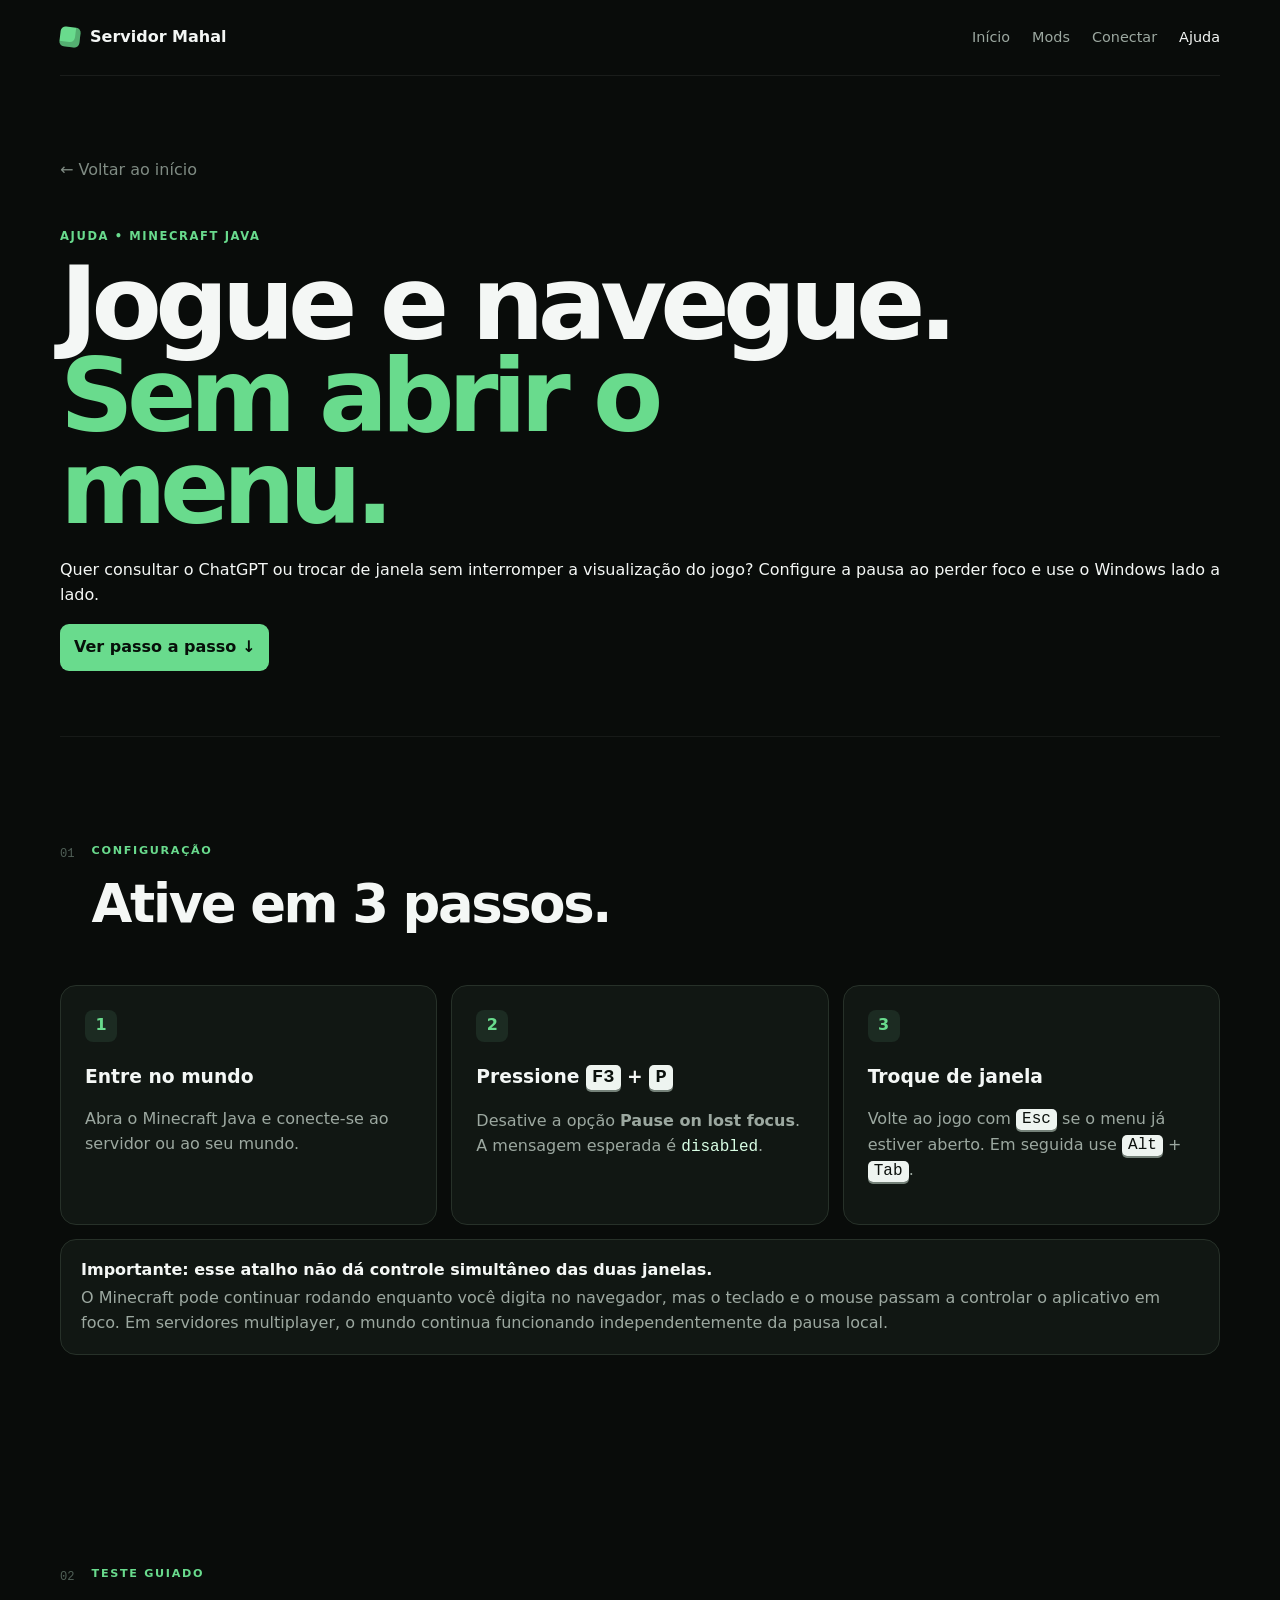
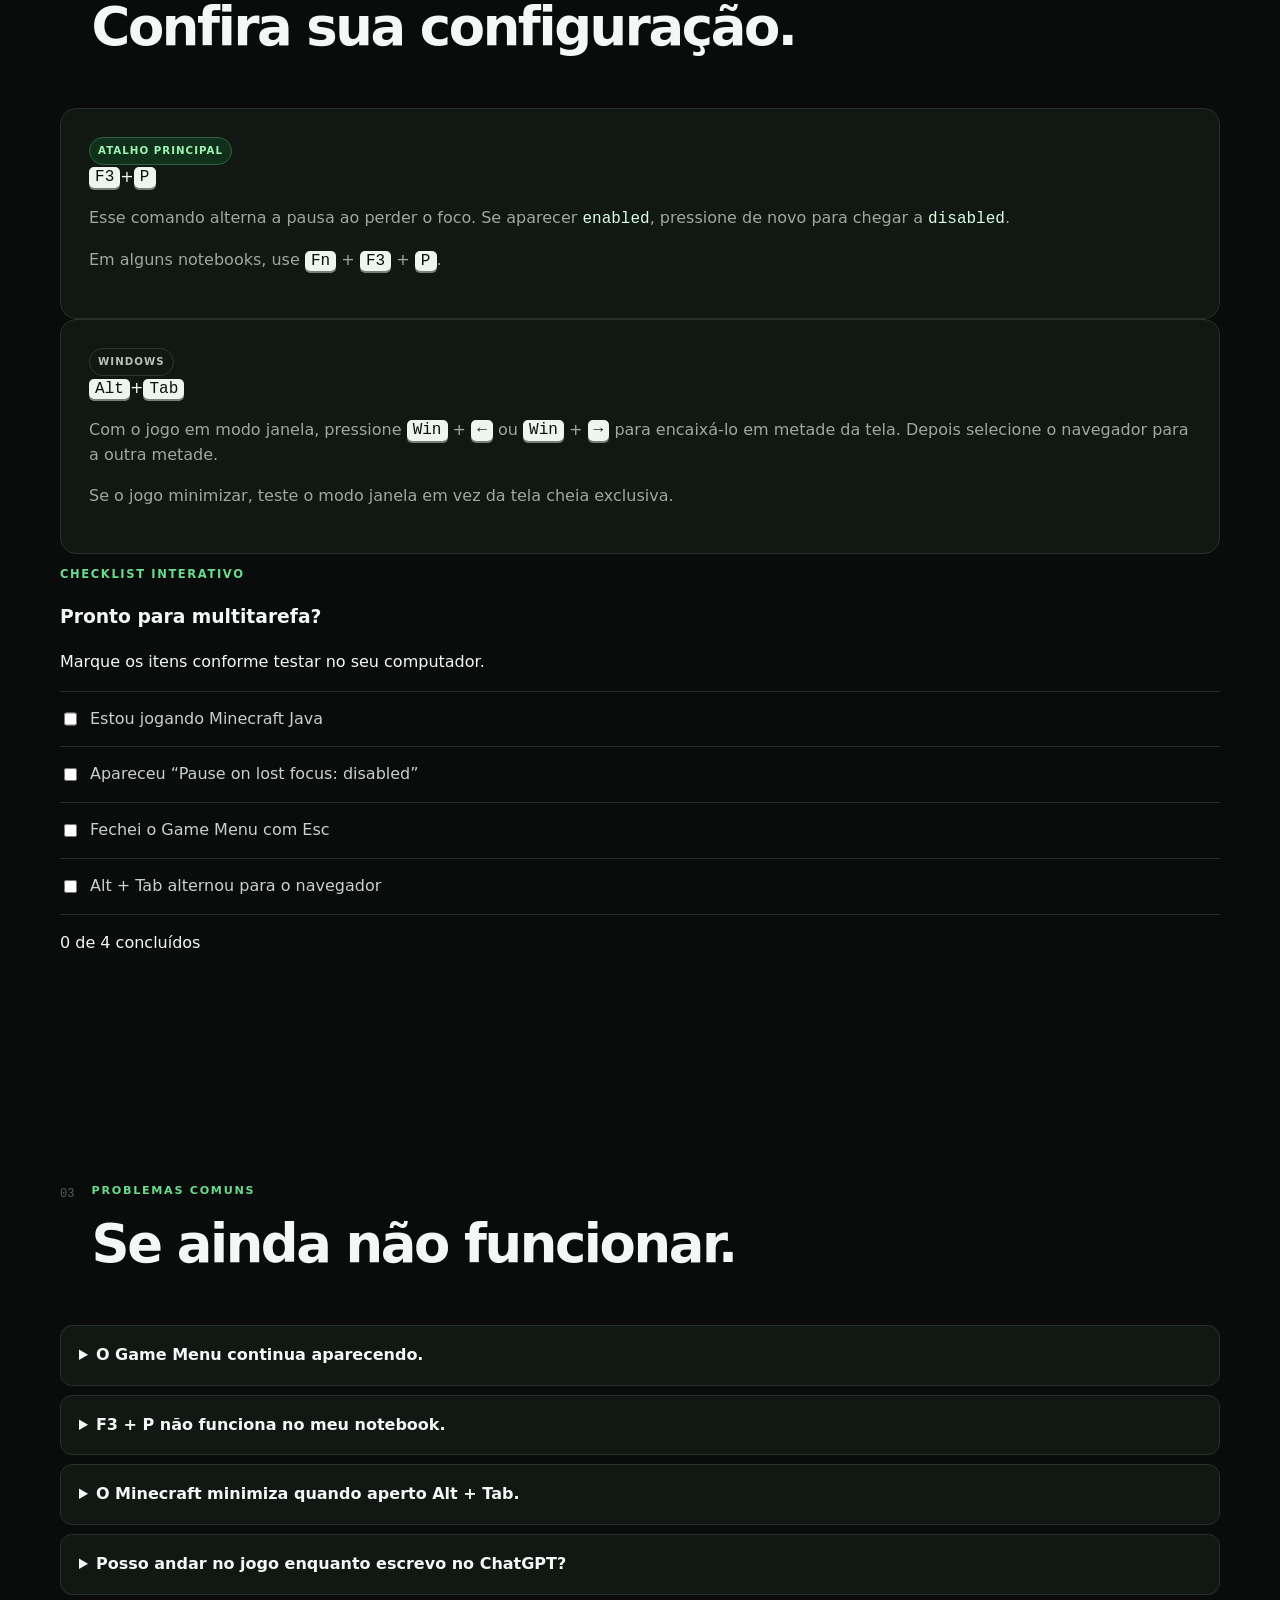
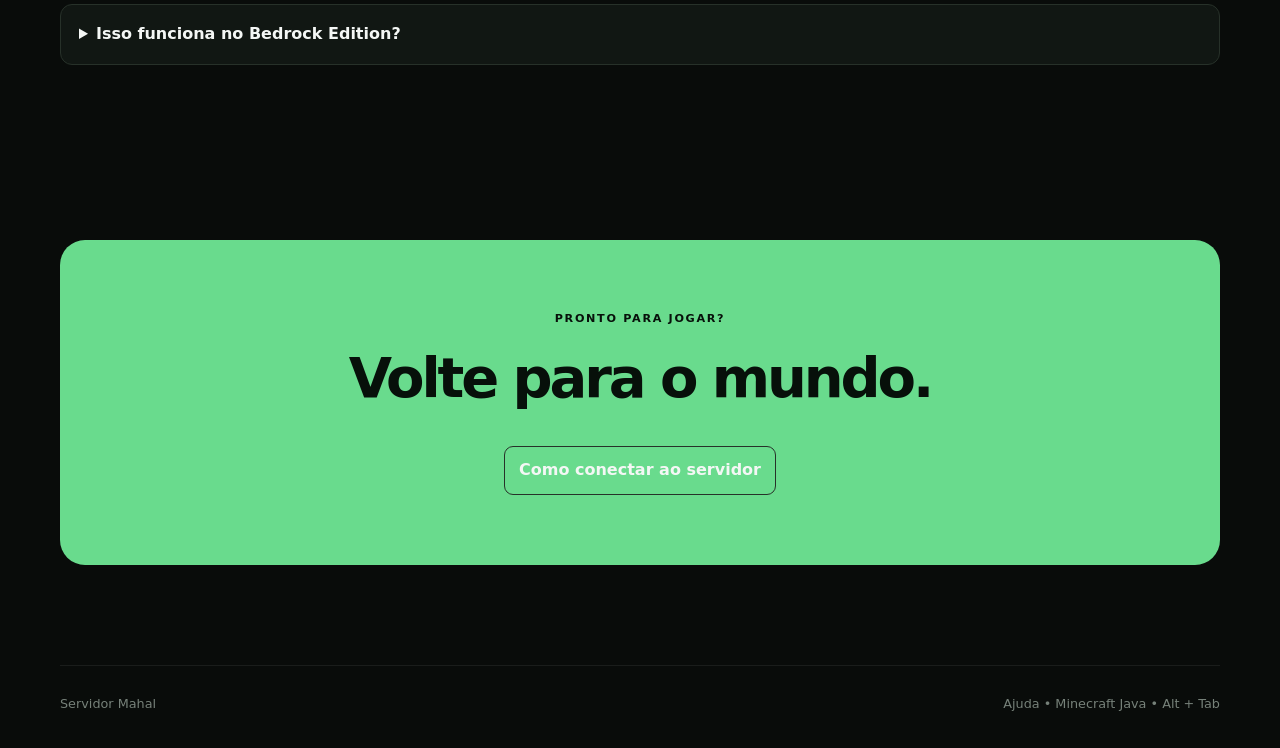
==== public/pages/ajuda/index.html @ 91ff6f66 "feat: adicionar guia de multitarefa Minecraft Alt+Tab" ====
<!doctype html>
<html lang="pt-BR">
<head>
  <meta charset="utf-8">
  <meta name="viewport" content="width=device-width,initial-scale=1">
  <meta name="theme-color" content="#0a0d0b">
  <meta name="description" content="Aprenda a usar Alt + Tab no Minecraft Java sem abrir o menu de pausa. Guia de multitarefa Studio Minecraft.">
  <title>Alt + Tab no Minecraft — Ajuda | Servidor Mahal</title>
  <link rel="stylesheet" href="../../assets/css/styles.css">
</head>
<body>
  <header class="site-header">
    <a class="brand" href="../../"><span class="brand-mark"></span><span>Servidor Mahal</span></a>
    <nav class="nav" aria-label="Navegação principal">
      <a href="../../">Início</a>
      <a href="../mods/">Mods</a>
      <a href="../../#conectar">Conectar</a>
      <a class="active" href="./" aria-current="page">Ajuda</a>
    </nav>
  </header>
  <main>
    <section class="subhero">
      <a class="back" href="../../">← Voltar ao início</a>
      <p class="eyebrow">AJUDA • MINECRAFT JAVA</p>
      <h1>Jogue e navegue.<br><span>Sem abrir o menu.</span></h1>
      <p>Quer consultar o ChatGPT ou trocar de janela sem interromper a visualização do jogo? Configure a pausa ao perder foco e use o Windows lado a lado.</p>
      <a class="btn primary" href="#passos">Ver passo a passo ↓</a>
    </section>

    <section class="section" id="passos">
      <div class="section-title"><span>01</span><div><p>CONFIGURAÇÃO</p><h2>Ative em 3 passos.</h2></div></div>
      <div class="steps">
        <article><span>1</span><h3>Entre no mundo</h3><p>Abra o Minecraft Java e conecte-se ao servidor ou ao seu mundo.</p></article>
        <article><span>2</span><h3>Pressione <kbd>F3</kbd> + <kbd>P</kbd></h3><p>Desative a opção <strong>Pause on lost focus</strong>. A mensagem esperada é <code>disabled</code>.</p></article>
        <article><span>3</span><h3>Troque de janela</h3><p>Volte ao jogo com <kbd>Esc</kbd> se o menu já estiver aberto. Em seguida use <kbd>Alt</kbd> + <kbd>Tab</kbd>.</p></article>
      </div>
      <div class="notice"><strong>Importante: esse atalho não dá controle simultâneo das duas janelas.</strong><p>O Minecraft pode continuar rodando enquanto você digita no navegador, mas o teclado e o mouse passam a controlar o aplicativo em foco. Em servidores multiplayer, o mundo continua funcionando independentemente da pausa local.</p></div>
    </section>

    <section class="section">
      <div class="section-title"><span>02</span><div><p>TESTE GUIADO</p><h2>Confira sua configuração.</h2></div></div>
      <div class="helper-layout">
        <div class="mini-card">
          <span class="label required">ATALHO PRINCIPAL</span>
          <div class="key-demo"><kbd>F3</kbd><span>+</span><kbd>P</kbd></div>
          <p>Esse comando alterna a pausa ao perder o foco. Se aparecer <code>enabled</code>, pressione de novo para chegar a <code>disabled</code>.</p>
          <p>Em alguns notebooks, use <kbd>Fn</kbd> + <kbd>F3</kbd> + <kbd>P</kbd>.</p>
        </div>
        <div class="mini-card">
          <span class="label">WINDOWS</span>
          <div class="key-demo"><kbd>Alt</kbd><span>+</span><kbd>Tab</kbd></div>
          <p>Com o jogo em modo janela, pressione <kbd>Win</kbd> + <kbd>←</kbd> ou <kbd>Win</kbd> + <kbd>→</kbd> para encaixá-lo em metade da tela. Depois selecione o navegador para a outra metade.</p>
          <p>Se o jogo minimizar, teste o modo janela em vez da tela cheia exclusiva.</p>
        </div>
      </div>
      <div class="check-panel" id="checklist">
        <div><p class="eyebrow">CHECKLIST INTERATIVO</p><h3>Pronto para multitarefa?</h3><p>Marque os itens conforme testar no seu computador.</p></div>
        <div class="checklist">
          <label><input type="checkbox" data-help-check> Estou jogando Minecraft Java</label>
          <label><input type="checkbox" data-help-check> Apareceu “Pause on lost focus: disabled”</label>
          <label><input type="checkbox" data-help-check> Fechei o Game Menu com Esc</label>
          <label><input type="checkbox" data-help-check> Alt + Tab alternou para o navegador</label>
          <p id="help-progress" class="help-progress" role="status" aria-live="polite">0 de 4 concluídos</p>
        </div>
      </div>
    </section>

    <section class="section">
      <div class="section-title"><span>03</span><div><p>PROBLEMAS COMUNS</p><h2>Se ainda não funcionar.</h2></div></div>
      <div class="faq">
        <details><summary>O Game Menu continua aparecendo.</summary><p>Confira se a mensagem após <kbd>F3</kbd> + <kbd>P</kbd> mostra <code>disabled</code>. Se o menu já estava aberto, feche com <kbd>Esc</kbd> antes de mudar de janela.</p></details>
        <details><summary>F3 + P não funciona no meu notebook.</summary><p>Tente <kbd>Fn</kbd> + <kbd>F3</kbd> + <kbd>P</kbd>. Algumas teclas de função controlam brilho e volume por padrão.</p></details>
        <details><summary>O Minecraft minimiza quando aperto Alt + Tab.</summary><p>Saia da tela cheia exclusiva e use o modo janela. A alteração de pausa não impede, por si só, que o Windows minimize um aplicativo em tela cheia.</p></details>
        <details><summary>Posso andar no jogo enquanto escrevo no ChatGPT?</summary><p>Não com esse atalho. O teclado controla a janela em foco; movimentação sem foco exigiria soluções externas específicas e cuidados com as regras do servidor.</p></details>
        <details><summary>Isso funciona no Bedrock Edition?</summary><p>Este tutorial é voltado ao Minecraft Java Edition. Atalhos e configurações do Bedrock podem ser diferentes.</p></details>
      </div>
    </section>
    <section class="cta small"><p>PRONTO PARA JOGAR?</p><h2>Volte para o mundo.</h2><a class="btn ghost help-cta" href="../../#conectar">Como conectar ao servidor</a></section>
  </main>
  <footer><span>Servidor Mahal</span><span>Ajuda • Minecraft Java • Alt + Tab</span></footer>
  <script>
    (() => {
      const items = document.querySelectorAll('[data-help-check]');
      const progress = document.getElementById('help-progress');
      const update = () => {
        const total = [...items].filter(item => item.checked).length;
        progress.textContent = total === items.length ? 'Tudo pronto! Pode alternar as janelas.' : total + ' de ' + items.length + ' concluídos';
      };
      items.forEach(item => item.addEventListener('change', update));
      update();
    })();
  </script>
</body>
</html>
---- public/assets/css/styles.css ----
:root{--bg:#090c0a;--panel:#111713;--line:#273129;--text:#f4f7f5;--muted:#9ca8a0;--green:#69db8d;--max:1160px}*{box-sizing:border-box}html{scroll-behavior:smooth}body{margin:0;background:var(--bg);color:var(--text);font-family:Inter,ui-sans-serif,system-ui,-apple-system,BlinkMacSystemFont,"Segoe UI",sans-serif;line-height:1.55}a{color:inherit;text-decoration:none}button,input{font:inherit}button{cursor:pointer}code,kbd{font-family:"SFMono-Regular",Consolas,monospace}code{color:#d9ffe5}kbd{background:#eef4f0;color:#0b100c;padding:.08rem .38rem;border-radius:5px;box-shadow:0 2px 0 #748178}.site-header{width:min(calc(100% - 40px),var(--max));margin:auto;height:76px;display:flex;align-items:center;justify-content:space-between;border-bottom:1px solid rgba(255,255,255,.07)}.brand{display:flex;align-items:center;gap:10px;font-weight:800}.brand-mark{width:20px;height:20px;border-radius:5px;background:var(--green);box-shadow:inset -5px -5px 0 rgba(0,0,0,.2);transform:rotate(7deg)}.nav{display:flex;gap:22px;color:var(--muted);font-size:.9rem}.nav a:hover,.nav a.active{color:var(--text)}.hero{width:min(calc(100% - 40px),var(--max));margin:auto;min-height:680px;display:grid;grid-template-columns:1.1fr .9fr;gap:74px;align-items:center;padding:70px 0 90px}.status,.eyebrow{font-size:.72rem;font-weight:850;letter-spacing:.14em;color:var(--green)}.status{display:inline-flex;align-items:center;gap:8px;border:1px solid rgba(105,219,141,.25);background:rgba(105,219,141,.06);border-radius:999px;padding:7px 11px}.status i{width:7px;height:7px;background:var(--green);border-radius:50%;box-shadow:0 0 12px var(--green)}h1{font-size:clamp(4rem,8vw,7rem);line-height:.9;letter-spacing:-.065em;margin:25px 0}h1 span,.subhero h1 span{color:var(--green)}.hero-copy>p{font-size:1.12rem;color:var(--muted);max-width:580px}.server-box{display:flex;align-items:center;justify-content:space-between;gap:16px;border:1px solid var(--line);background:var(--panel);padding:15px 15px 15px 18px;border-radius:15px;max-width:650px;margin-top:28px}.server-box small,.mod-file small{display:block;color:#738078;font-size:.64rem;letter-spacing:.12em;margin-bottom:4px}.server-box strong{word-break:break-all}button,.btn{border:0;border-radius:9px;font-weight:800;padding:11px 14px}.server-box button,.cta button,.inline-address button{background:var(--green);color:#061009}.hero-actions{display:flex;gap:10px;margin-top:16px;flex-wrap:wrap}.btn{display:inline-flex;align-items:center;justify-content:center}.btn.primary{background:var(--green);color:#07100a}.btn.ghost{border:1px solid var(--line);background:transparent;color:var(--text)}.btn:hover,button:hover{filter:brightness(1.08);transform:translateY(-1px)}.chips{display:flex;flex-wrap:wrap;gap:8px;margin-top:24px}.chips span{font-size:.78rem;color:#abb5ae;border:1px solid rgba(255,255,255,.07);border-radius:999px;padding:6px 9px;background:rgba(255,255,255,.02)}.server-card{border:1px solid var(--line);background:linear-gradient(#111813,#0d120f);border-radius:22px;padding:17px;box-shadow:0 28px 80px rgba(0,0,0,.25)}.server-card-top{display:flex;justify-content:space-between;color:#9eaaa2;padding:4px 3px 15px}.server-card-top b{font-size:.74rem;color:#9ff5b8;background:#12331c;border:1px solid #28563a;padding:4px 8px;border-radius:999px}.scene{height:325px;border-radius:15px;overflow:hidden;position:relative;background:linear-gradient(#254439 0 50%,#142017 50%)}.sun{position:absolute;width:78px;height:78px;border-radius:50%;background:#dfffb7;right:35px;top:34px;box-shadow:0 0 50px rgba(223,255,183,.18)}.mountain{position:absolute;bottom:72px;width:220px;height:220px;background:#213027;transform:rotate(45deg)}.mountain.a{left:-55px}.mountain.b{right:-70px;background:#2b3f30}.grass{position:absolute;bottom:0;left:0;right:0;height:84px;background:#2f4829;border-top:14px solid #4f7343}.player{position:absolute;left:50%;bottom:68px;width:76px;height:150px;transform:translateX(-50%)}.player span{position:absolute;display:block}.player .head{width:58px;height:58px;left:9px;background:#67402a;border:8px solid #332018}.player .body{width:62px;height:63px;left:7px;top:57px;background:#232b26;border-left:11px solid #c5332b;border-right:11px solid #e1a134}.player .leg{bottom:0;width:25px;height:34px;background:#c8332b;border-bottom:8px solid #dda332}.player .leg.l{left:12px}.player .leg.r{right:12px}.server-card dl{display:grid;grid-template-columns:repeat(3,1fr);gap:8px;margin:14px 0 0}.server-card dl div{border:1px solid #202b23;background:#0a100c;border-radius:10px;padding:11px}.server-card dt{font-size:.66rem;color:#6f7e73;text-transform:uppercase;letter-spacing:.08em}.server-card dd{margin:2px 0 0;font-size:.82rem;font-weight:750}.section{width:min(calc(100% - 40px),var(--max));margin:auto;padding:105px 0}.section-title{display:flex;gap:17px;margin-bottom:40px}.section-title>span{font-family:ui-monospace,monospace;color:#506057;font-size:.76rem;padding-top:3px}.section-title p{font-size:.7rem;font-weight:850;letter-spacing:.15em;color:var(--green);margin:0}.section-title h2{font-size:clamp(2rem,4.5vw,3.3rem);letter-spacing:-.045em;margin:4px 0 0}.section-title.compact{margin-bottom:24px}.steps,.install-grid{display:grid;grid-template-columns:repeat(3,1fr);gap:14px}.steps article,.install-grid article,.mini-card,.mod-card,.notice,.local-note{border:1px solid var(--line);background:var(--panel);border-radius:16px}.steps article,.install-grid article{padding:24px}.steps article>span,.install-grid article>span{display:inline-flex;width:32px;height:32px;border-radius:8px;align-items:center;justify-content:center;background:#1c2b22;color:var(--green);font-weight:850}.steps h3,.install-grid h3{margin:20px 0 8px}.steps p,.install-grid p,.lead,.mini-card p,.mod-card p,.notice p{color:var(--muted)}.local-note{margin-top:14px;padding:19px 20px;display:flex;align-items:center;justify-content:space-between;gap:20px}.local-note p{margin:2px 0 0;color:var(--muted)}.inline-address{display:flex;align-items:center;gap:8px;background:#090f0b;border:1px solid #263029;border-radius:10px;padding:8px 8px 8px 11px}.inline-address button{padding:8px 10px}.split-section{display:grid;grid-template-columns:1.1fr .9fr;gap:40px;align-items:center}.lead{max-width:620px;font-size:1.05rem;margin-bottom:22px}.mini-card{padding:28px}.label{display:inline-flex;font-size:.64rem;letter-spacing:.1em;font-weight:850;color:#b7c0ba;border:1px solid #2b382f;border-radius:999px;padding:5px 8px}.label.required{color:#9cf3b5;border-color:#2e6240;background:#10301a}.label.server{color:#ffde8c;border-color:#594b2f;background:#241f13}.mini-card h3{font-size:1.7rem;margin:18px 0 3px}.mini-card a{display:inline-block;margin-top:14px;color:var(--green);font-weight:800}.faq{display:grid;gap:9px}details{border:1px solid var(--line);background:var(--panel);border-radius:12px;padding:0 18px}summary{padding:17px 0;cursor:pointer;font-weight:800}details p{margin:0;padding:0 0 17px;color:var(--muted)}.cta{width:min(calc(100% - 40px),var(--max));margin:70px auto 100px;padding:70px 28px;text-align:center;background:var(--green);color:#07100a;border-radius:25px}.cta>p{font-size:.7rem;font-weight:900;letter-spacing:.15em;margin:0}.cta h2{font-size:clamp(2.5rem,6vw,4.8rem);letter-spacing:-.055em;margin:8px 0 24px}.cta.small h2{font-size:clamp(1.8rem,5vw,3.5rem);word-break:break-all}.cta-address{display:flex;align-items:center;justify-content:center;gap:12px;flex-wrap:wrap}.cta-address strong{font-family:ui-monospace,monospace}.cta button{background:#07100a;color:#effbf2}footer{width:min(calc(100% - 40px),var(--max));margin:auto;padding:28px 0 42px;border-top:1px solid rgba(255,255,255,.07);color:#768179;font-size:.8rem;display:flex;justify-content:space-between;gap:18px}.subhero{width:min(calc(100% - 40px),var(--max));margin:auto;padding:82px 0 65px;border-bottom:1px solid rgba(255,255,255,.06)}.back{display:inline-block;color:#7f8b83;margin-bottom:34px}.subhero h1{max-width:900px;margin:10px 0 24px}.subhero>p:last-child{max-width:650px;color:var(--muted);font-size:1.08rem}.mods-page{padding-top:80px}.mod-card{padding:28px;display:flex;gap:22px;align-items:flex-start}.mod-card.featured{background:linear-gradient(135deg,#111a14,#0e1410);border-color:#31533c}.mod-icon{font-size:2.1rem}.mod-main{flex:1}.mod-meta{display:flex;gap:6px;flex-wrap:wrap}.mod-card h3{font-size:2rem;letter-spacing:-.035em;margin:14px 0 7px}.mod-file{margin:20px 0;border:1px solid #27352c;background:#090f0b;border-radius:10px;padding:12px 14px;max-width:560px}.mod-actions{display:flex;gap:10px;flex-wrap:wrap}.notice{padding:18px 20px;margin-top:14px}.notice p{margin:3px 0 0}.install-grid{grid-template-columns:repeat(2,1fr)}.checklist-section{display:grid;grid-template-columns:.8fr 1.2fr;gap:55px;align-items:start}.checklist{border-top:1px solid var(--line)}.checklist label{display:flex;gap:10px;padding:15px 0;border-bottom:1px solid var(--line);color:#c8d1cb}.checklist input{accent-color:var(--green)}.toast{position:fixed;left:50%;bottom:26px;transform:translate(-50%,15px);opacity:0;background:#effcf3;color:#07100a;padding:10px 14px;border-radius:999px;font-weight:800;transition:.18s;z-index:30}.toast.show{opacity:1;transform:translate(-50%,0)}@media(max-width:860px){.nav{display:none}.hero{grid-template-columns:1fr;gap:38px}.server-card{max-width:560px}.steps,.install-grid{grid-template-columns:1fr}.split-section,.checklist-section{grid-template-columns:1fr}.local-note{align-items:flex-start;flex-direction:column}}@media(max-width:560px){.site-header,.hero,.section,.subhero,.cta,footer{width:min(calc(100% - 26px),var(--max))}.hero{min-height:auto;padding-top:48px}h1{font-size:3.7rem}.server-box{align-items:flex-start;flex-direction:column}.server-box button{width:100%}.server-card dl{grid-template-columns:1fr}.mod-card{flex-direction:column}.inline-address{max-width:100%;overflow:auto}footer{flex-direction:column}}
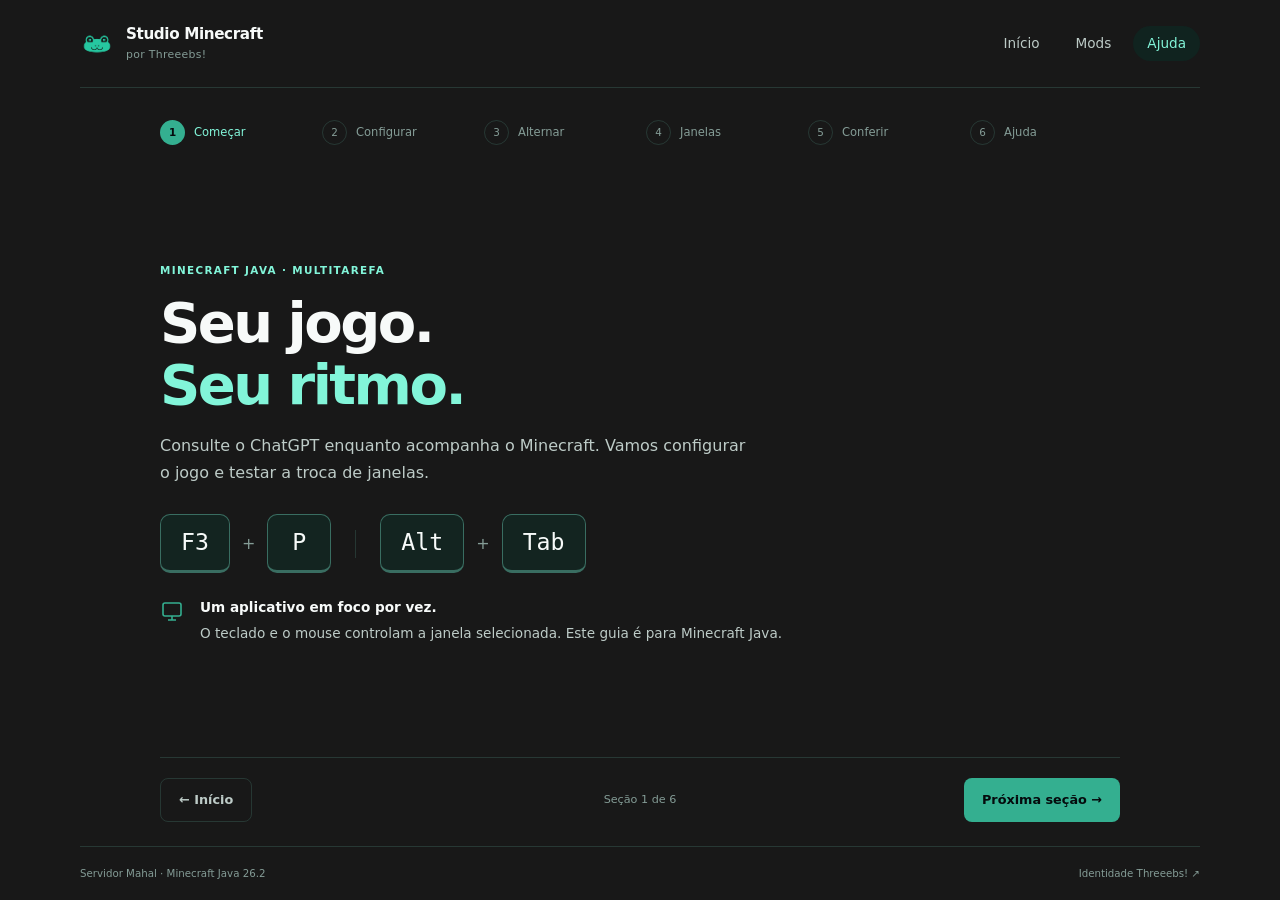
==== commit ec5f806b: "feat: identidade Threeebs e navegação minimalista por seções" ====
--- a/public/pages/ajuda/index.html
+++ b/public/pages/ajuda/index.html
@@ -3,92 +3,49 @@
 <head>
   <meta charset="utf-8">
   <meta name="viewport" content="width=device-width,initial-scale=1">
-  <meta name="theme-color" content="#0a0d0b">
-  <meta name="description" content="Aprenda a usar Alt + Tab no Minecraft Java sem abrir o menu de pausa. Guia de multitarefa Studio Minecraft.">
-  <title>Alt + Tab no Minecraft — Ajuda | Servidor Mahal</title>
-  <link rel="stylesheet" href="../../assets/css/styles.css">
+  <meta name="theme-color" content="#181818">
+  <meta name="description" content="Configure F3 + P no Minecraft Java e use jogo e ChatGPT lado a lado. Tutorial por etapas.">
+  <title>Alt + Tab sem Game Menu | Studio Minecraft</title>
+  <link rel="icon" href="../../assets/img/threeebs-symbol.png" type="image/png">
+  <link rel="stylesheet" href="../../assets/css/threeebs-tokens.css?v=2">
+  <link rel="stylesheet" href="../../assets/css/styles.css?v=2">
+  <script src="../../assets/js/app.js?v=2" defer></script>
 </head>
 <body>
+  <a class="skip-link" href="#conteudo">Ir para o conteúdo</a>
   <header class="site-header">
-    <a class="brand" href="../../"><span class="brand-mark"></span><span>Servidor Mahal</span></a>
+    <a class="brand" href="../../"><img src="../../assets/img/threeebs-symbol.png" alt="" width="32" height="32"><span>Studio Minecraft<small>por Threeebs!</small></span></a>
     <nav class="nav" aria-label="Navegação principal">
       <a href="../../">Início</a>
-      <a href="../mods/">Mods</a>
-      <a href="../../#conectar">Conectar</a>
-      <a class="active" href="./" aria-current="page">Ajuda</a>
+      <a href="../../pages/mods/">Mods</a>
+      <a href="../../pages/ajuda/" aria-current="page">Ajuda</a>
     </nav>
   </header>
-  <main>
-    <section class="subhero">
-      <a class="back" href="../../">← Voltar ao início</a>
-      <p class="eyebrow">AJUDA • MINECRAFT JAVA</p>
-      <h1>Jogue e navegue.<br><span>Sem abrir o menu.</span></h1>
-      <p>Quer consultar o ChatGPT ou trocar de janela sem interromper a visualização do jogo? Configure a pausa ao perder foco e use o Windows lado a lado.</p>
-      <a class="btn primary" href="#passos">Ver passo a passo ↓</a>
-    </section>
-
-    <section class="section" id="passos">
-      <div class="section-title"><span>01</span><div><p>CONFIGURAÇÃO</p><h2>Ative em 3 passos.</h2></div></div>
-      <div class="steps">
-        <article><span>1</span><h3>Entre no mundo</h3><p>Abra o Minecraft Java e conecte-se ao servidor ou ao seu mundo.</p></article>
-        <article><span>2</span><h3>Pressione <kbd>F3</kbd> + <kbd>P</kbd></h3><p>Desative a opção <strong>Pause on lost focus</strong>. A mensagem esperada é <code>disabled</code>.</p></article>
-        <article><span>3</span><h3>Troque de janela</h3><p>Volte ao jogo com <kbd>Esc</kbd> se o menu já estiver aberto. Em seguida use <kbd>Alt</kbd> + <kbd>Tab</kbd>.</p></article>
-      </div>
-      <div class="notice"><strong>Importante: esse atalho não dá controle simultâneo das duas janelas.</strong><p>O Minecraft pode continuar rodando enquanto você digita no navegador, mas o teclado e o mouse passam a controlar o aplicativo em foco. Em servidores multiplayer, o mundo continua funcionando independentemente da pausa local.</p></div>
-    </section>
-
-    <section class="section">
-      <div class="section-title"><span>02</span><div><p>TESTE GUIADO</p><h2>Confira sua configuração.</h2></div></div>
-      <div class="helper-layout">
-        <div class="mini-card">
-          <span class="label required">ATALHO PRINCIPAL</span>
-          <div class="key-demo"><kbd>F3</kbd><span>+</span><kbd>P</kbd></div>
-          <p>Esse comando alterna a pausa ao perder o foco. Se aparecer <code>enabled</code>, pressione de novo para chegar a <code>disabled</code>.</p>
-          <p>Em alguns notebooks, use <kbd>Fn</kbd> + <kbd>F3</kbd> + <kbd>P</kbd>.</p>
-        </div>
-        <div class="mini-card">
-          <span class="label">WINDOWS</span>
-          <div class="key-demo"><kbd>Alt</kbd><span>+</span><kbd>Tab</kbd></div>
-          <p>Com o jogo em modo janela, pressione <kbd>Win</kbd> + <kbd>←</kbd> ou <kbd>Win</kbd> + <kbd>→</kbd> para encaixá-lo em metade da tela. Depois selecione o navegador para a outra metade.</p>
-          <p>Se o jogo minimizar, teste o modo janela em vez da tela cheia exclusiva.</p>
-        </div>
-      </div>
-      <div class="check-panel" id="checklist">
-        <div><p class="eyebrow">CHECKLIST INTERATIVO</p><h3>Pronto para multitarefa?</h3><p>Marque os itens conforme testar no seu computador.</p></div>
-        <div class="checklist">
-          <label><input type="checkbox" data-help-check> Estou jogando Minecraft Java</label>
-          <label><input type="checkbox" data-help-check> Apareceu “Pause on lost focus: disabled”</label>
-          <label><input type="checkbox" data-help-check> Fechei o Game Menu com Esc</label>
-          <label><input type="checkbox" data-help-check> Alt + Tab alternou para o navegador</label>
-          <p id="help-progress" class="help-progress" role="status" aria-live="polite">0 de 4 concluídos</p>
-        </div>
-      </div>
-    </section>
-
-    <section class="section">
-      <div class="section-title"><span>03</span><div><p>PROBLEMAS COMUNS</p><h2>Se ainda não funcionar.</h2></div></div>
-      <div class="faq">
-        <details><summary>O Game Menu continua aparecendo.</summary><p>Confira se a mensagem após <kbd>F3</kbd> + <kbd>P</kbd> mostra <code>disabled</code>. Se o menu já estava aberto, feche com <kbd>Esc</kbd> antes de mudar de janela.</p></details>
-        <details><summary>F3 + P não funciona no meu notebook.</summary><p>Tente <kbd>Fn</kbd> + <kbd>F3</kbd> + <kbd>P</kbd>. Algumas teclas de função controlam brilho e volume por padrão.</p></details>
-        <details><summary>O Minecraft minimiza quando aperto Alt + Tab.</summary><p>Saia da tela cheia exclusiva e use o modo janela. A alteração de pausa não impede, por si só, que o Windows minimize um aplicativo em tela cheia.</p></details>
-        <details><summary>Posso andar no jogo enquanto escrevo no ChatGPT?</summary><p>Não com esse atalho. O teclado controla a janela em foco; movimentação sem foco exigiria soluções externas específicas e cuidados com as regras do servidor.</p></details>
-        <details><summary>Isso funciona no Bedrock Edition?</summary><p>Este tutorial é voltado ao Minecraft Java Edition. Atalhos e configurações do Bedrock podem ser diferentes.</p></details>
-      </div>
-    </section>
-    <section class="cta small"><p>PRONTO PARA JOGAR?</p><h2>Volte para o mundo.</h2><a class="btn ghost help-cta" href="../../#conectar">Como conectar ao servidor</a></section>
+  <main class="journey" id="conteudo" tabindex="-1" data-journey>
+    <nav class="step-nav" aria-label="Seções desta página"><ol><li><a href="#inicio" data-step-link><span class="step-number">1</span><span class="step-name">Começar</span></a></li><li><a href="#passos" data-step-link><span class="step-number">2</span><span class="step-name">Configurar</span></a></li><li><a href="#trocar" data-step-link><span class="step-number">3</span><span class="step-name">Alternar</span></a></li><li><a href="#janelas" data-step-link><span class="step-number">4</span><span class="step-name">Janelas</span></a></li><li><a href="#checklist" data-step-link><span class="step-number">5</span><span class="step-name">Conferir</span></a></li><li><a href="#problemas" data-step-link><span class="step-number">6</span><span class="step-name">Ajuda</span></a></li></ol></nav>
+    <div class="panels"><section class="panel" id="inicio" aria-labelledby="inicio-title"><div class="panel-heading"><p class="eyebrow">Minecraft Java · Multitarefa</p><h1 id="inicio-title" tabindex="-1">Seu jogo.<br><span>Seu ritmo.</span></h1><p class="intro">Consulte o ChatGPT enquanto acompanha o Minecraft. Vamos configurar o jogo e testar a troca de janelas.</p></div>
+<div class="shortcut"><kbd>F3</kbd><span>+</span><kbd>P</kbd><span class="shortcut-divider" aria-hidden="true"></span><kbd>Alt</kbd><span>+</span><kbd>Tab</kbd></div>
+<div class="note"><span class="note-icon"><svg viewBox="0 0 24 24" fill="none" stroke="currentColor" stroke-width="1.6" aria-hidden="true"><rect x="3" y="4" width="18" height="13" rx="2"/><path d="M8 21h8M12 17v4"/></svg></span><div><strong>Um aplicativo em foco por vez.</strong><p>O teclado e o mouse controlam a janela selecionada. Este guia é para Minecraft Java.</p></div></div></section>
+<section class="panel" id="passos" aria-labelledby="passos-title"><div class="panel-heading"><p class="eyebrow">01 · Pausa ao perder foco</p><h1 id="passos-title" tabindex="-1">Troque de janela.<br><span>Sem abrir o menu.</span></h1><p class="intro">Entre no mundo e, com o jogo em foco, segure F3 e pressione P.</p></div>
+<div class="shortcut"><kbd>F3</kbd><span>+</span><kbd>P</kbd></div><div class="result-card"><span class="field-label">MENSAGEM ESPERADA NO JOGO</span><code>Pause on lost focus: disabled</code></div><p class="quiet-note">Se aparecer <code>enabled</code>, repita o atalho. No notebook, pode ser necessário <kbd>Fn</kbd> + <kbd>F3</kbd> + <kbd>P</kbd>.</p></section>
+<section class="panel" id="trocar" aria-labelledby="trocar-title"><div class="panel-heading"><p class="eyebrow">02 · Alternar janelas</p><h1 id="trocar-title" tabindex="-1">Agora abra<br><span>o ChatGPT.</span></h1><p class="intro">Se o Game Menu estiver aberto, feche com Esc. Depois, use Alt + Tab para selecionar o navegador.</p></div>
+<div class="shortcut"><kbd>Alt</kbd><span>+</span><kbd>Tab</kbd></div><div class="instruction-card"><h2>Teste a troca.</h2><p>Ao voltar para o Minecraft, confira se o menu deixou de abrir automaticamente. O atalho <kbd>F3</kbd> + <kbd>P</kbd> novamente reativa a pausa.</p></div><p class="quiet-note">Em multiplayer, o mundo do servidor continua funcionando enquanto você está no navegador.</p></section>
+<section class="panel" id="janelas" aria-labelledby="janelas-title"><div class="panel-heading"><p class="eyebrow">03 · Windows lado a lado</p><h1 id="janelas-title" tabindex="-1">Uma tela.<br><span>Duas janelas.</span></h1><p class="intro">Use o Minecraft em modo janela para manter o jogo e o navegador visíveis ao mesmo tempo.</p></div>
+<div class="window-demo" aria-hidden="true"><div><span class="window-top"><i></i><i></i><i></i></span><strong>Minecraft</strong><span class="mini-world"></span></div><div><span class="window-top"><i></i><i></i><i></i></span><strong>ChatGPT</strong><span class="chat-line"></span><span class="chat-line short"></span></div></div>
+<p class="quiet-note">Com o jogo em foco, use <kbd>Win</kbd> + <kbd>←</kbd> ou <kbd>Win</kbd> + <kbd>→</kbd>. Selecione o navegador para a outra metade. Se minimizar, saia da tela cheia exclusiva.</p></section>
+<section class="panel" id="checklist" aria-labelledby="checklist-title"><div class="panel-heading"><p class="eyebrow">04 · Seu teste</p><h1 id="checklist-title" tabindex="-1">Tudo certo<br><span>por aí?</span></h1><p class="intro">Marque os passos que você confirmou no seu computador.</p></div>
+<div class="checklist" data-checklist><label><input type="checkbox"> Estou no Minecraft Java</label><label><input type="checkbox"> A mensagem apareceu como “disabled”</label><label><input type="checkbox"> Fechei o Game Menu com Esc</label><label><input type="checkbox"> Alt + Tab abriu o navegador</label><p class="check-progress" role="status" aria-live="polite"></p></div></section>
+<section class="panel" id="problemas" aria-labelledby="problemas-title"><div class="panel-heading"><p class="eyebrow">05 · Se precisar de ajuda</p><h1 id="problemas-title" tabindex="-1">Ajustes pequenos.<br><span>Jogo tranquilo.</span></h1><p class="intro">Abra a dúvida que combina com o seu teste.</p></div>
+<div class="faq"><details><summary>O Game Menu continua aparecendo</summary><p>Confira se <kbd>F3</kbd> + <kbd>P</kbd> mostra <code>disabled</code>. Feche o menu com <kbd>Esc</kbd> antes de alternar.</p></details><details><summary>F3 + P não funciona no notebook</summary><p>Tente <kbd>Fn</kbd> + <kbd>F3</kbd> + <kbd>P</kbd>. As teclas de função podem estar configuradas para brilho ou volume.</p></details><details><summary>O jogo minimiza ao trocar de janela</summary><p>Use o modo janela. Desativar a pausa não altera o comportamento da tela cheia exclusiva.</p></details><details><summary>Posso andar enquanto digito no ChatGPT?</summary><p>Esse atalho não mantém o controle do personagem sem foco. O teclado controla o aplicativo selecionado.</p></details><details><summary>Funciona no Minecraft Bedrock?</summary><p>Este guia usa atalhos do Minecraft Java. No Bedrock, as configurações são diferentes.</p></details></div></section></div>
+    <nav class="journey-controls" aria-label="Navegação entre seções">
+      <a class="button secondary" href="../../" data-previous>← Início</a>
+      <p class="step-counter" data-step-counter>Uma seção por vez</p>
+      <a class="button primary" href="#passos" data-next data-end-href="../../#conectar" data-end-label="Conectar ao servidor">Próxima seção <span aria-hidden="true">→</span></a>
+    </nav>
+    <p class="sr-only" role="status" aria-live="polite" data-step-status></p>
+    <noscript><p class="quiet-note">Use os números no topo para ir até cada seção.</p></noscript>
   </main>
-  <footer><span>Servidor Mahal</span><span>Ajuda • Minecraft Java • Alt + Tab</span></footer>
-  <script>
-    (() => {
-      const items = document.querySelectorAll('[data-help-check]');
-      const progress = document.getElementById('help-progress');
-      const update = () => {
-        const total = [...items].filter(item => item.checked).length;
-        progress.textContent = total === items.length ? 'Tudo pronto! Pode alternar as janelas.' : total + ' de ' + items.length + ' concluídos';
-      };
-      items.forEach(item => item.addEventListener('change', update));
-      update();
-    })();
-  </script>
+  <footer class="site-footer"><span>Servidor Mahal · Minecraft Java 26.2</span><a href="https://identidade.3eb.site/" target="_blank" rel="noopener noreferrer">Identidade Threeebs! <span aria-hidden="true">↗</span></a></footer>
+  <div id="toast" class="toast" role="status" aria-live="polite"></div>
 </body>
-</html>+</html>
--- a/public/assets/css/threeebs-tokens.css
+++ b/public/assets/css/threeebs-tokens.css
@@ -0,0 +1,91 @@
+:root {
+  color-scheme: dark;
+
+  --3eb-mint-100: #d8fff5;
+  --3eb-mint-300: #82f5d9;
+  --3eb-mint-500: #34af90;
+  --3eb-mint-700: #139171;
+  --3eb-mint-900: #053d33;
+
+  --3eb-ink-950: #050b0d;
+  --3eb-ink-900: #181818;
+  --3eb-ink-850: #0a1414;
+  --3eb-ink-800: #0e1a18;
+  --3eb-ink-700: #132420;
+  --3eb-ink-600: #1d332e;
+
+  --3eb-cloud-50: #f7faf9;
+  --3eb-cloud-100: #edf3f1;
+  --3eb-cloud-300: #bdcbc7;
+  --3eb-cloud-500: #849c96;
+  --3eb-cloud-700: #4a5d58;
+
+  --3eb-red-500: #ef6b72;
+  --3eb-amber-500: #e7bd63;
+  --3eb-blue-500: #55d9ef;
+
+  --3eb-space-1: .25rem;
+  --3eb-space-2: .5rem;
+  --3eb-space-3: .75rem;
+  --3eb-space-4: 1rem;
+  --3eb-space-6: 1.5rem;
+  --3eb-space-8: 2rem;
+  --3eb-space-12: 3rem;
+  --3eb-space-16: 4rem;
+
+  --3eb-radius-sm: .5rem;
+  --3eb-radius-md: .875rem;
+  --3eb-radius-lg: 1.375rem;
+  --3eb-radius-pill: 999px;
+
+  --3eb-font-display: "Space Grotesk", Inter, ui-sans-serif, system-ui, sans-serif;
+  --3eb-font-body: Inter, ui-sans-serif, system-ui, -apple-system, BlinkMacSystemFont, "Segoe UI", sans-serif;
+  --3eb-font-code: "JetBrains Mono", "SFMono-Regular", Consolas, monospace;
+
+  --3eb-duration-fast: 120ms;
+  --3eb-duration-base: 220ms;
+  --3eb-duration-slow: 420ms;
+  --3eb-ease-standard: cubic-bezier(.2, .8, .2, 1);
+
+  --3eb-bg-canvas: var(--3eb-ink-900);
+  --3eb-bg-surface: var(--3eb-ink-800);
+  --3eb-bg-surface-raised: var(--3eb-ink-700);
+  --3eb-bg-subtle: color-mix(in srgb, var(--3eb-mint-500) 6%, var(--3eb-bg-surface));
+  --3eb-text-primary: var(--3eb-cloud-50);
+  --3eb-text-secondary: var(--3eb-cloud-300);
+  --3eb-text-muted: var(--3eb-cloud-500);
+  --3eb-action-primary: var(--3eb-mint-500);
+  --3eb-action-primary-hover: var(--3eb-mint-300);
+  --3eb-action-on-primary: var(--3eb-ink-950);
+  --3eb-border-subtle: color-mix(in srgb, var(--3eb-mint-300) 14%, transparent);
+  --3eb-border-strong: color-mix(in srgb, var(--3eb-mint-300) 35%, transparent);
+  --3eb-focus-ring: color-mix(in srgb, var(--3eb-mint-500) 34%, transparent);
+  --3eb-shadow-sm: 0 8px 30px rgb(0 0 0 / 18%);
+  --3eb-shadow-lg: 0 28px 90px rgb(0 0 0 / 34%);
+}
+
+[data-theme="light"] {
+  color-scheme: light;
+  --3eb-bg-canvas: #f3f7f6;
+  --3eb-bg-surface: #ffffff;
+  --3eb-bg-surface-raised: #edf3f1;
+  --3eb-bg-subtle: #e7f6f2;
+  --3eb-text-primary: #11201d;
+  --3eb-text-secondary: #354c46;
+  --3eb-text-muted: #667a75;
+  --3eb-action-primary: #159d7e;
+  --3eb-action-primary-hover: #087d65;
+  --3eb-action-on-primary: #ffffff;
+  --3eb-border-subtle: rgb(14 55 46 / 14%);
+  --3eb-border-strong: rgb(14 55 46 / 30%);
+  --3eb-focus-ring: rgb(21 157 126 / 28%);
+  --3eb-shadow-sm: 0 8px 30px rgb(19 45 38 / 8%);
+  --3eb-shadow-lg: 0 28px 90px rgb(19 45 38 / 14%);
+}
+
+[data-product="admin"] { --3eb-product-accent: var(--3eb-action-primary); }
+[data-product="portal"] { --3eb-product-accent: var(--3eb-mint-500); }
+[data-product="docs"] { --3eb-product-accent: var(--3eb-blue-500); }
+[data-product="community"] { --3eb-product-accent: #b889ff; }
+
+
--- a/public/assets/css/styles.css
+++ b/public/assets/css/styles.css
@@ -1 +1,183 @@
-:root{--bg:#090c0a;--panel:#111713;--line:#273129;--text:#f4f7f5;--muted:#9ca8a0;--green:#69db8d;--max:1160px}*{box-sizing:border-box}html{scroll-behavior:smooth}body{margin:0;background:var(--bg);color:var(--text);font-family:Inter,ui-sans-serif,system-ui,-apple-system,BlinkMacSystemFont,"Segoe UI",sans-serif;line-height:1.55}a{color:inherit;text-decoration:none}button,input{font:inherit}button{cursor:pointer}code,kbd{font-family:"SFMono-Regular",Consolas,monospace}code{color:#d9ffe5}kbd{background:#eef4f0;color:#0b100c;padding:.08rem .38rem;border-radius:5px;box-shadow:0 2px 0 #748178}.site-header{width:min(calc(100% - 40px),var(--max));margin:auto;height:76px;display:flex;align-items:center;justify-content:space-between;border-bottom:1px solid rgba(255,255,255,.07)}.brand{display:flex;align-items:center;gap:10px;font-weight:800}.brand-mark{width:20px;height:20px;border-radius:5px;background:var(--green);box-shadow:inset -5px -5px 0 rgba(0,0,0,.2);transform:rotate(7deg)}.nav{display:flex;gap:22px;color:var(--muted);font-size:.9rem}.nav a:hover,.nav a.active{color:var(--text)}.hero{width:min(calc(100% - 40px),var(--max));margin:auto;min-height:680px;display:grid;grid-template-columns:1.1fr .9fr;gap:74px;align-items:center;padding:70px 0 90px}.status,.eyebrow{font-size:.72rem;font-weight:850;letter-spacing:.14em;color:var(--green)}.status{display:inline-flex;align-items:center;gap:8px;border:1px solid rgba(105,219,141,.25);background:rgba(105,219,141,.06);border-radius:999px;padding:7px 11px}.status i{width:7px;height:7px;background:var(--green);border-radius:50%;box-shadow:0 0 12px var(--green)}h1{font-size:clamp(4rem,8vw,7rem);line-height:.9;letter-spacing:-.065em;margin:25px 0}h1 span,.subhero h1 span{color:var(--green)}.hero-copy>p{font-size:1.12rem;color:var(--muted);max-width:580px}.server-box{display:flex;align-items:center;justify-content:space-between;gap:16px;border:1px solid var(--line);background:var(--panel);padding:15px 15px 15px 18px;border-radius:15px;max-width:650px;margin-top:28px}.server-box small,.mod-file small{display:block;color:#738078;font-size:.64rem;letter-spacing:.12em;margin-bottom:4px}.server-box strong{word-break:break-all}button,.btn{border:0;border-radius:9px;font-weight:800;padding:11px 14px}.server-box button,.cta button,.inline-address button{background:var(--green);color:#061009}.hero-actions{display:flex;gap:10px;margin-top:16px;flex-wrap:wrap}.btn{display:inline-flex;align-items:center;justify-content:center}.btn.primary{background:var(--green);color:#07100a}.btn.ghost{border:1px solid var(--line);background:transparent;color:var(--text)}.btn:hover,button:hover{filter:brightness(1.08);transform:translateY(-1px)}.chips{display:flex;flex-wrap:wrap;gap:8px;margin-top:24px}.chips span{font-size:.78rem;color:#abb5ae;border:1px solid rgba(255,255,255,.07);border-radius:999px;padding:6px 9px;background:rgba(255,255,255,.02)}.server-card{border:1px solid var(--line);background:linear-gradient(#111813,#0d120f);border-radius:22px;padding:17px;box-shadow:0 28px 80px rgba(0,0,0,.25)}.server-card-top{display:flex;justify-content:space-between;color:#9eaaa2;padding:4px 3px 15px}.server-card-top b{font-size:.74rem;color:#9ff5b8;background:#12331c;border:1px solid #28563a;padding:4px 8px;border-radius:999px}.scene{height:325px;border-radius:15px;overflow:hidden;position:relative;background:linear-gradient(#254439 0 50%,#142017 50%)}.sun{position:absolute;width:78px;height:78px;border-radius:50%;background:#dfffb7;right:35px;top:34px;box-shadow:0 0 50px rgba(223,255,183,.18)}.mountain{position:absolute;bottom:72px;width:220px;height:220px;background:#213027;transform:rotate(45deg)}.mountain.a{left:-55px}.mountain.b{right:-70px;background:#2b3f30}.grass{position:absolute;bottom:0;left:0;right:0;height:84px;background:#2f4829;border-top:14px solid #4f7343}.player{position:absolute;left:50%;bottom:68px;width:76px;height:150px;transform:translateX(-50%)}.player span{position:absolute;display:block}.player .head{width:58px;height:58px;left:9px;background:#67402a;border:8px solid #332018}.player .body{width:62px;height:63px;left:7px;top:57px;background:#232b26;border-left:11px solid #c5332b;border-right:11px solid #e1a134}.player .leg{bottom:0;width:25px;height:34px;background:#c8332b;border-bottom:8px solid #dda332}.player .leg.l{left:12px}.player .leg.r{right:12px}.server-card dl{display:grid;grid-template-columns:repeat(3,1fr);gap:8px;margin:14px 0 0}.server-card dl div{border:1px solid #202b23;background:#0a100c;border-radius:10px;padding:11px}.server-card dt{font-size:.66rem;color:#6f7e73;text-transform:uppercase;letter-spacing:.08em}.server-card dd{margin:2px 0 0;font-size:.82rem;font-weight:750}.section{width:min(calc(100% - 40px),var(--max));margin:auto;padding:105px 0}.section-title{display:flex;gap:17px;margin-bottom:40px}.section-title>span{font-family:ui-monospace,monospace;color:#506057;font-size:.76rem;padding-top:3px}.section-title p{font-size:.7rem;font-weight:850;letter-spacing:.15em;color:var(--green);margin:0}.section-title h2{font-size:clamp(2rem,4.5vw,3.3rem);letter-spacing:-.045em;margin:4px 0 0}.section-title.compact{margin-bottom:24px}.steps,.install-grid{display:grid;grid-template-columns:repeat(3,1fr);gap:14px}.steps article,.install-grid article,.mini-card,.mod-card,.notice,.local-note{border:1px solid var(--line);background:var(--panel);border-radius:16px}.steps article,.install-grid article{padding:24px}.steps article>span,.install-grid article>span{display:inline-flex;width:32px;height:32px;border-radius:8px;align-items:center;justify-content:center;background:#1c2b22;color:var(--green);font-weight:850}.steps h3,.install-grid h3{margin:20px 0 8px}.steps p,.install-grid p,.lead,.mini-card p,.mod-card p,.notice p{color:var(--muted)}.local-note{margin-top:14px;padding:19px 20px;display:flex;align-items:center;justify-content:space-between;gap:20px}.local-note p{margin:2px 0 0;color:var(--muted)}.inline-address{display:flex;align-items:center;gap:8px;background:#090f0b;border:1px solid #263029;border-radius:10px;padding:8px 8px 8px 11px}.inline-address button{padding:8px 10px}.split-section{display:grid;grid-template-columns:1.1fr .9fr;gap:40px;align-items:center}.lead{max-width:620px;font-size:1.05rem;margin-bottom:22px}.mini-card{padding:28px}.label{display:inline-flex;font-size:.64rem;letter-spacing:.1em;font-weight:850;color:#b7c0ba;border:1px solid #2b382f;border-radius:999px;padding:5px 8px}.label.required{color:#9cf3b5;border-color:#2e6240;background:#10301a}.label.server{color:#ffde8c;border-color:#594b2f;background:#241f13}.mini-card h3{font-size:1.7rem;margin:18px 0 3px}.mini-card a{display:inline-block;margin-top:14px;color:var(--green);font-weight:800}.faq{display:grid;gap:9px}details{border:1px solid var(--line);background:var(--panel);border-radius:12px;padding:0 18px}summary{padding:17px 0;cursor:pointer;font-weight:800}details p{margin:0;padding:0 0 17px;color:var(--muted)}.cta{width:min(calc(100% - 40px),var(--max));margin:70px auto 100px;padding:70px 28px;text-align:center;background:var(--green);color:#07100a;border-radius:25px}.cta>p{font-size:.7rem;font-weight:900;letter-spacing:.15em;margin:0}.cta h2{font-size:clamp(2.5rem,6vw,4.8rem);letter-spacing:-.055em;margin:8px 0 24px}.cta.small h2{font-size:clamp(1.8rem,5vw,3.5rem);word-break:break-all}.cta-address{display:flex;align-items:center;justify-content:center;gap:12px;flex-wrap:wrap}.cta-address strong{font-family:ui-monospace,monospace}.cta button{background:#07100a;color:#effbf2}footer{width:min(calc(100% - 40px),var(--max));margin:auto;padding:28px 0 42px;border-top:1px solid rgba(255,255,255,.07);color:#768179;font-size:.8rem;display:flex;justify-content:space-between;gap:18px}.subhero{width:min(calc(100% - 40px),var(--max));margin:auto;padding:82px 0 65px;border-bottom:1px solid rgba(255,255,255,.06)}.back{display:inline-block;color:#7f8b83;margin-bottom:34px}.subhero h1{max-width:900px;margin:10px 0 24px}.subhero>p:last-child{max-width:650px;color:var(--muted);font-size:1.08rem}.mods-page{padding-top:80px}.mod-card{padding:28px;display:flex;gap:22px;align-items:flex-start}.mod-card.featured{background:linear-gradient(135deg,#111a14,#0e1410);border-color:#31533c}.mod-icon{font-size:2.1rem}.mod-main{flex:1}.mod-meta{display:flex;gap:6px;flex-wrap:wrap}.mod-card h3{font-size:2rem;letter-spacing:-.035em;margin:14px 0 7px}.mod-file{margin:20px 0;border:1px solid #27352c;background:#090f0b;border-radius:10px;padding:12px 14px;max-width:560px}.mod-actions{display:flex;gap:10px;flex-wrap:wrap}.notice{padding:18px 20px;margin-top:14px}.notice p{margin:3px 0 0}.install-grid{grid-template-columns:repeat(2,1fr)}.checklist-section{display:grid;grid-template-columns:.8fr 1.2fr;gap:55px;align-items:start}.checklist{border-top:1px solid var(--line)}.checklist label{display:flex;gap:10px;padding:15px 0;border-bottom:1px solid var(--line);color:#c8d1cb}.checklist input{accent-color:var(--green)}.toast{position:fixed;left:50%;bottom:26px;transform:translate(-50%,15px);opacity:0;background:#effcf3;color:#07100a;padding:10px 14px;border-radius:999px;font-weight:800;transition:.18s;z-index:30}.toast.show{opacity:1;transform:translate(-50%,0)}@media(max-width:860px){.nav{display:none}.hero{grid-template-columns:1fr;gap:38px}.server-card{max-width:560px}.steps,.install-grid{grid-template-columns:1fr}.split-section,.checklist-section{grid-template-columns:1fr}.local-note{align-items:flex-start;flex-direction:column}}@media(max-width:560px){.site-header,.hero,.section,.subhero,.cta,footer{width:min(calc(100% - 26px),var(--max))}.hero{min-height:auto;padding-top:48px}h1{font-size:3.7rem}.server-box{align-items:flex-start;flex-direction:column}.server-box button{width:100%}.server-card dl{grid-template-columns:1fr}.mod-card{flex-direction:column}.inline-address{max-width:100%;overflow:auto}footer{flex-direction:column}}+/* Studio Minecraft — Threeebs tokens are vendored in threeebs-tokens.css. */
+*,:before,:after{box-sizing:border-box}
+html{background:var(--3eb-bg-canvas);color-scheme:dark}
+body{margin:0;color:var(--3eb-text-primary);font:400 1rem/1.6 var(--3eb-font-body);text-rendering:optimizeLegibility}
+a{color:inherit;text-decoration:none}
+button,input{font:inherit}
+button,a{-webkit-tap-highlight-color:transparent}
+button{cursor:pointer}
+img,svg{display:block;max-width:100%}
+button{border:0}
+h1,h2,p{margin:0}
+h1,h2{font-family:var(--3eb-font-display);letter-spacing:-.045em;line-height:1.1}
+code,kbd{font-family:var(--3eb-font-code)}
+code{overflow-wrap:anywhere;color:var(--3eb-mint-300)}
+:focus-visible{outline:3px solid var(--3eb-mint-300);outline-offset:5px}
+::selection{background:var(--3eb-mint-500);color:var(--3eb-ink-950)}
+[hidden]{display:none!important}
+.site-header,.site-footer{width:min(1120px,calc(100% - 64px));margin:auto;display:flex;align-items:center;justify-content:space-between;gap:24px}
+.site-header{height:88px;border-bottom:1px solid var(--3eb-border-subtle)}
+.brand{display:flex;align-items:center;gap:12px;font-weight:700;font-size:.95rem;line-height:1.3;letter-spacing:-.025em}
+.brand img{width:34px;height:34px;object-fit:contain}
+.brand small{display:block;color:var(--3eb-text-muted);font-size:.68rem;font-weight:400;letter-spacing:.03em;margin-top:3px}
+.nav{display:flex;gap:8px;font-size:.85rem;color:var(--3eb-text-secondary)}
+.nav a{padding:7px 14px;border-radius:var(--3eb-radius-pill)}
+.nav a[aria-current],.nav a:hover{color:var(--3eb-mint-300);background:var(--3eb-bg-subtle)}
+.journey{width:min(960px,calc(100% - 64px));margin:auto;padding:28px 0 24px;min-height:calc(100svh - 142px);display:grid;grid-template-rows:auto 1fr auto;gap:28px}
+.step-nav ol{list-style:none;display:flex;align-items:center;justify-content:space-between;gap:12px;margin:0;padding:0}
+.step-nav li{flex:1}
+.step-nav a{display:flex;gap:9px;align-items:center;color:var(--3eb-text-muted);font-size:.72rem;white-space:nowrap;padding:4px 0}
+.step-number{display:grid;place-items:center;border:1px solid var(--3eb-border-subtle);border-radius:50%;width:25px;height:25px;font-size:.65rem;flex:none}
+.step-nav a[aria-current]{color:var(--3eb-mint-300)}
+.step-nav a[aria-current] .step-number{background:var(--3eb-mint-500);color:var(--3eb-ink-950);border-color:transparent;font-weight:800}
+.step-nav a:hover{color:var(--3eb-text-primary)}
+.panels{display:grid;align-content:safe center}
+.journey-enhanced{height:calc(100svh - 142px);min-height:0;grid-template-rows:auto minmax(0,1fr) auto}
+.journey-enhanced .panels{min-height:0;overflow-y:auto;overscroll-behavior:contain;scrollbar-width:thin;scrollbar-color:var(--3eb-border-strong) transparent}
+.panel{padding:22px 0}
+.panel+.panel{border-top:1px solid var(--3eb-border-subtle);margin-top:32px}
+.journey-enhanced .panel{border:0;margin:0}
+.panel-heading{margin-bottom:28px;max-width:740px}
+.eyebrow,.field-label{display:block;font-size:.65rem;font-weight:600;letter-spacing:.13em;color:var(--3eb-text-muted);text-transform:uppercase}
+.eyebrow{color:var(--3eb-mint-300);margin-bottom:14px}
+h1{font-size:clamp(2.25rem,5vw,3.5rem);font-weight:600;margin-bottom:18px}
+h1 span{color:var(--3eb-mint-300)}
+.intro{color:var(--3eb-text-secondary);max-width:600px;font-size:1rem;line-height:1.65}
+h2{font-size:1.35rem;font-weight:600}
+.tags{display:flex;gap:10px;flex-wrap:wrap}
+.tags span{border:1px solid var(--3eb-border-subtle);border-radius:var(--3eb-radius-pill);padding:5px 11px;font-size:.7rem;color:var(--3eb-text-secondary)}
+.panel:has(.world-preview){display:grid;grid-template-columns:1.2fr .8fr;column-gap:48px;align-items:center}
+.panel:has(.world-preview) .panel-heading{grid-column:1;grid-row:1}
+.panel:has(.world-preview) .tags{grid-column:1;grid-row:2}
+.world-preview{position:relative;grid-column:2;grid-row:1/span 2;height:290px;background:radial-gradient(ellipse at 50% 50%,rgb(52 175 144 / 12%),transparent 65%);display:flex;align-items:center;justify-content:center}
+.voxel{position:absolute;width:90px;height:90px;background:var(--3eb-mint-500);transform:rotate(-30deg) skewX(30deg) scaleY(.86);box-shadow:-26px 26px 0 #139171,-52px 52px 0 #053d33;border:1px solid rgb(130 245 217 / 25%)}
+.voxel-one{top:62px;left:105px;z-index:3}
+.voxel-two{top:116px;left:48px;background:#139171;z-index:2}
+.voxel-three{top:124px;left:150px;background:#82f5d9;z-index:4}
+.world-caption{position:absolute;bottom:0;font-size:.58rem;letter-spacing:.19em;color:var(--3eb-text-muted)}
+.button{display:inline-flex;align-items:center;justify-content:center;gap:12px;min-height:44px;padding:10px 18px;border-radius:var(--3eb-radius-sm);font-size:.8rem;font-weight:650;line-height:1.4;text-align:center;transition:background var(--3eb-duration-fast),border-color var(--3eb-duration-fast)}
+.primary{background:var(--3eb-action-primary);color:var(--3eb-action-on-primary)}
+.primary:hover{background:var(--3eb-action-primary-hover)}
+.secondary{background:transparent;border:1px solid var(--3eb-border-subtle);color:var(--3eb-text-secondary)}
+.secondary:hover{background:var(--3eb-bg-subtle);border-color:var(--3eb-border-strong)}
+.journey-controls{display:grid;grid-template-columns:1fr auto 1fr;align-items:center;gap:20px;padding-top:20px;border-top:1px solid var(--3eb-border-subtle)}
+.journey-controls>a:first-child{justify-self:start}
+.journey-controls>a:last-child{justify-self:end}
+.step-counter{font-size:.7rem;color:var(--3eb-text-muted);white-space:nowrap}
+.address-card,.instruction-card,.feature-card,.guide-card,.result-card{border:1px solid var(--3eb-border-subtle);background:var(--3eb-bg-surface);border-radius:var(--3eb-radius-md);padding:24px}
+.address-card,.result-card{max-width:800px}
+.copy-row{display:flex;align-items:center;justify-content:space-between;gap:16px;margin-top:10px}
+.copy-row code{font-size:clamp(.85rem,2vw,1.15rem)}
+.copy-row .button{flex-shrink:0}
+.note{display:flex;gap:16px;align-items:flex-start;margin-top:22px;max-width:760px;color:var(--3eb-text-secondary);font-size:.85rem}
+.note strong{font-weight:550;color:var(--3eb-text-primary)}
+.note p{margin-top:4px}
+.note-icon{color:var(--3eb-mint-500);width:24px;flex:none;padding-top:2px}
+.text-button{color:var(--3eb-mint-300);text-decoration:underline;text-underline-offset:4px;padding:2px 4px;background:none;font-size:.78rem;margin-left:10px}
+.feature-card{display:flex;align-items:center;gap:22px}
+.feature-card>div:nth-child(2){flex:1;min-width:0}
+.feature-card h2{margin:6px 0}
+.feature-card p{color:var(--3eb-text-secondary);font-size:.85rem}
+.feature-symbol{display:grid;place-items:center;flex:none;width:52px;height:52px;background:var(--3eb-bg-surface-raised);color:var(--3eb-mint-300);border-radius:var(--3eb-radius-sm);font-family:var(--3eb-font-code);font-size:1.5rem}
+.quiet-note{color:var(--3eb-text-muted);font-size:.85rem;max-width:720px;margin-top:18px;line-height:1.65}
+.guide-card{display:flex;align-items:center;gap:22px}
+.guide-card p{font-size:.82rem;color:var(--3eb-text-secondary);margin-top:5px}
+.guide-arrow{margin-left:auto;font-size:1.6rem;color:var(--3eb-mint-300)}
+.guide-card:hover{border-color:var(--3eb-border-strong)}
+.shortcut{display:flex;align-items:center;flex-wrap:wrap;gap:12px;margin:24px 0;color:var(--3eb-text-muted)}
+kbd{display:inline-block;color:var(--3eb-text-primary);border:1px solid var(--3eb-border-strong);border-bottom-width:3px;background:var(--3eb-bg-surface-raised);padding:1px 6px;border-radius:5px;font-size:.85em;line-height:1.5}
+.shortcut kbd{font-size:1.45rem;min-width:64px;text-align:center;padding:10px 20px;border-radius:10px}
+.shortcut.small{margin:0;gap:7px;flex:none}
+.shortcut.small kbd{font-size:1rem;min-width:40px;padding:7px 10px}
+.shortcut-divider{height:28px;width:1px;background:var(--3eb-border-subtle);margin:0 12px}
+.key-caption{font-size:.8rem;margin-left:6px}
+.instruction-card{max-width:800px}
+.instruction-card h2{margin-bottom:8px}
+.instruction-card .field-label{margin-bottom:12px}
+.instruction-card p{color:var(--3eb-text-secondary);font-size:.9rem;max-width:660px}
+.file-name{font-family:var(--3eb-font-code);font-size:1.15rem;letter-spacing:0;overflow-wrap:anywhere;color:var(--3eb-mint-300)}
+.download{margin-top:18px}
+.result-card code{display:block;margin-top:8px;font-size:clamp(.85rem,2vw,1.1rem)}
+.window-demo{display:grid;grid-template-columns:1fr 1fr;gap:12px;max-width:520px}
+.window-demo>div{height:150px;padding:14px 18px;background:var(--3eb-bg-surface);border:1px solid var(--3eb-border-strong);border-radius:var(--3eb-radius-sm);position:relative;overflow:hidden}
+.window-top{display:flex;gap:4px;margin-bottom:12px}
+.window-top i{width:4px;height:4px;border-radius:50%;background:var(--3eb-text-muted)}
+.window-demo strong{font-size:.7rem;font-weight:500;color:var(--3eb-text-secondary)}
+.mini-world{position:absolute;bottom:0;left:0;width:100%;height:62px;background:linear-gradient(90deg,#053d33 33%,#139171 33% 66%,#34af90 66%);clip-path:polygon(0 35%,33% 35%,33% 0,66% 0,66% 55%,100% 55%,100% 100%,0 100%)}
+.chat-line{display:block;width:85%;height:6px;background:var(--3eb-bg-surface-raised);border-radius:4px;margin-top:14px}
+.chat-line.short{width:55%;background:var(--3eb-mint-900)}
+.checklist{max-width:680px;border-top:1px solid var(--3eb-border-subtle)}
+.checklist label{display:flex;align-items:center;gap:13px;padding:14px 0;border-bottom:1px solid var(--3eb-border-subtle);font-size:.88rem;color:var(--3eb-text-secondary);cursor:pointer}
+.checklist input{width:18px;height:18px;accent-color:var(--3eb-mint-500);flex:none;margin:0}
+.checklist label:has(:checked){color:var(--3eb-mint-300)}
+.check-progress{margin-top:14px;color:var(--3eb-mint-300);font-size:.75rem;min-height:1.6em}
+.faq{max-width:800px;border-top:1px solid var(--3eb-border-subtle)}
+.faq.compact{margin-top:22px}
+.faq details{border-bottom:1px solid var(--3eb-border-subtle)}
+.faq summary{padding:13px 4px;font-size:.88rem;font-weight:500;cursor:pointer;color:var(--3eb-text-secondary)}
+.faq details[open] summary{color:var(--3eb-mint-300)}
+.faq p{font-size:.85rem;color:var(--3eb-text-muted);padding:0 4px 16px;max-width:680px}
+.site-footer{min-height:54px;font-size:.64rem;color:var(--3eb-text-muted);border-top:1px solid var(--3eb-border-subtle)}
+.site-footer a:hover{color:var(--3eb-mint-300)}
+.toast{position:fixed;left:50%;bottom:24px;transform:translateX(-50%);background:var(--3eb-mint-300);color:var(--3eb-ink-950);padding:10px 18px;border-radius:var(--3eb-radius-sm);font-size:.8rem;max-width:calc(100% - 32px);overflow-wrap:anywhere;opacity:0;pointer-events:none;transition:opacity var(--3eb-duration-fast);z-index:10}
+.toast.show{opacity:1}
+.skip-link{position:fixed;left:16px;top:8px;z-index:20;background:var(--3eb-mint-300);color:var(--3eb-ink-950);padding:8px 16px;transform:translateY(-150%)}
+.skip-link:focus{transform:translateY(0)}
+.sr-only{position:absolute;width:1px;height:1px;padding:0;margin:-1px;overflow:hidden;clip-path:inset(50%);white-space:nowrap;border:0}
+@media(max-width:760px){
+ .site-header,.site-footer,.journey{width:calc(100% - 40px)}
+ .site-header{height:76px;gap:12px}
+ .brand{font-size:.82rem;gap:8px}.brand img{width:28px;height:28px}
+ .nav{gap:0;font-size:.78rem}.nav a{padding:7px 10px}
+ .journey{min-height:calc(100svh - 130px);padding:20px 0;gap:18px}
+ .journey-enhanced{height:calc(100svh - 130px);min-height:0}
+ .step-nav ol{gap:6px}.step-nav a{justify-content:center}.step-name{display:none}
+ .panel{padding:14px 0}.panel-heading{margin-bottom:22px}
+ h1{font-size:clamp(2.3rem,7vw,3.5rem)}
+ .panel:has(.world-preview){column-gap:12px}.world-preview{height:220px;transform:scale(.8)}
+ .feature-card{flex-wrap:wrap;padding:20px;gap:16px}.feature-card .button{width:100%}
+ .guide-card{padding:20px;gap:16px}.guide-card h2{font-size:1.1rem}
+ .journey-controls{gap:12px}.button{padding:10px 14px}
+}
+@media(max-width:520px){
+ .site-header,.site-footer,.journey{width:calc(100% - 32px)}
+ .brand small{font-size:.6rem}.brand{font-size:.75rem}.brand img{width:25px;height:25px}
+ .nav{font-size:.72rem}.nav a{padding:7px 8px}
+ .panel:has(.world-preview){display:block}.world-preview{display:none}
+ h1{font-size:2.1rem;margin-bottom:14px}.eyebrow{font-size:.6rem;margin-bottom:10px}
+ .intro{font-size:.9rem}.panel-heading{margin-bottom:20px}
+ .tags{margin-top:24px;gap:7px}
+ .copy-row{flex-direction:column;align-items:stretch;gap:14px}.copy-row code{font-size:.9rem}
+ .address-card,.instruction-card,.result-card{padding:18px}
+ .guide-card{flex-wrap:wrap;gap:16px}.guide-card .shortcut{width:100%}.guide-card>div:nth-child(2){flex:1}
+ .shortcut{gap:8px;margin:20px 0}.shortcut kbd{font-size:1.1rem;padding:8px 12px;min-width:45px}.shortcut-divider{margin:0 2px}
+ .quiet-note,.note{font-size:.8rem}.note{gap:10px}.text-button{display:block;margin:6px 0 0;padding-left:0}
+ .journey-controls{grid-template-columns:1fr 1fr;gap:10px;padding-top:16px}.step-counter{grid-column:1/-1;grid-row:1;font-size:.64rem;text-align:center}
+ .journey-controls .button{width:100%;font-size:.75rem;padding:10px 8px}.journey-controls>a:last-child{grid-column:2}
+ .site-footer{font-size:.58rem;gap:10px;min-height:54px}
+ .site-footer a{white-space:nowrap}
+ .checklist label{font-size:.8rem;padding:12px 0}
+ .window-demo{gap:8px}.window-demo>div{height:130px;padding:12px}
+ .faq summary{font-size:.81rem;padding:12px 2px}.faq p{font-size:.78rem}
+}
+@media(max-height:800px){
+ .journey{padding-top:18px;padding-bottom:16px;gap:16px}
+ .panel{padding:10px 0}.panel-heading{margin-bottom:18px}
+ h1{font-size:clamp(2rem,3vw,2.75rem);margin-bottom:14px}
+ .shortcut{margin:16px 0}.quiet-note{margin-top:14px}
+ .journey-controls{padding-top:14px}
+ .checklist label{padding:10px 0}
+ .world-preview{height:235px;transform:scale(.8)}
+}
+@media(max-width:520px) and (max-height:800px){
+ h1{font-size:1.9rem;line-height:1.1}.intro{font-size:.85rem;line-height:1.55}
+ .panel-heading{margin-bottom:16px}.eyebrow{margin-bottom:8px}
+ .address-card,.instruction-card,.result-card,.feature-card,.guide-card{padding:14px}
+ .instruction-card h2,.feature-card h2,.guide-card h2{font-size:1.1rem}
+ .instruction-card p,.feature-card p{font-size:.8rem}
+ .note{margin-top:16px}.quiet-note{font-size:.76rem;line-height:1.55}
+ .checklist label{padding:10px 0}.check-progress{margin-top:10px}
+ .window-demo>div{height:100px}.mini-world{height:40px}
+ .faq summary{padding:10px 2px}
+}
+@media(prefers-reduced-motion:reduce){*,:before,:after{transition:none!important;scroll-behavior:auto!important}}
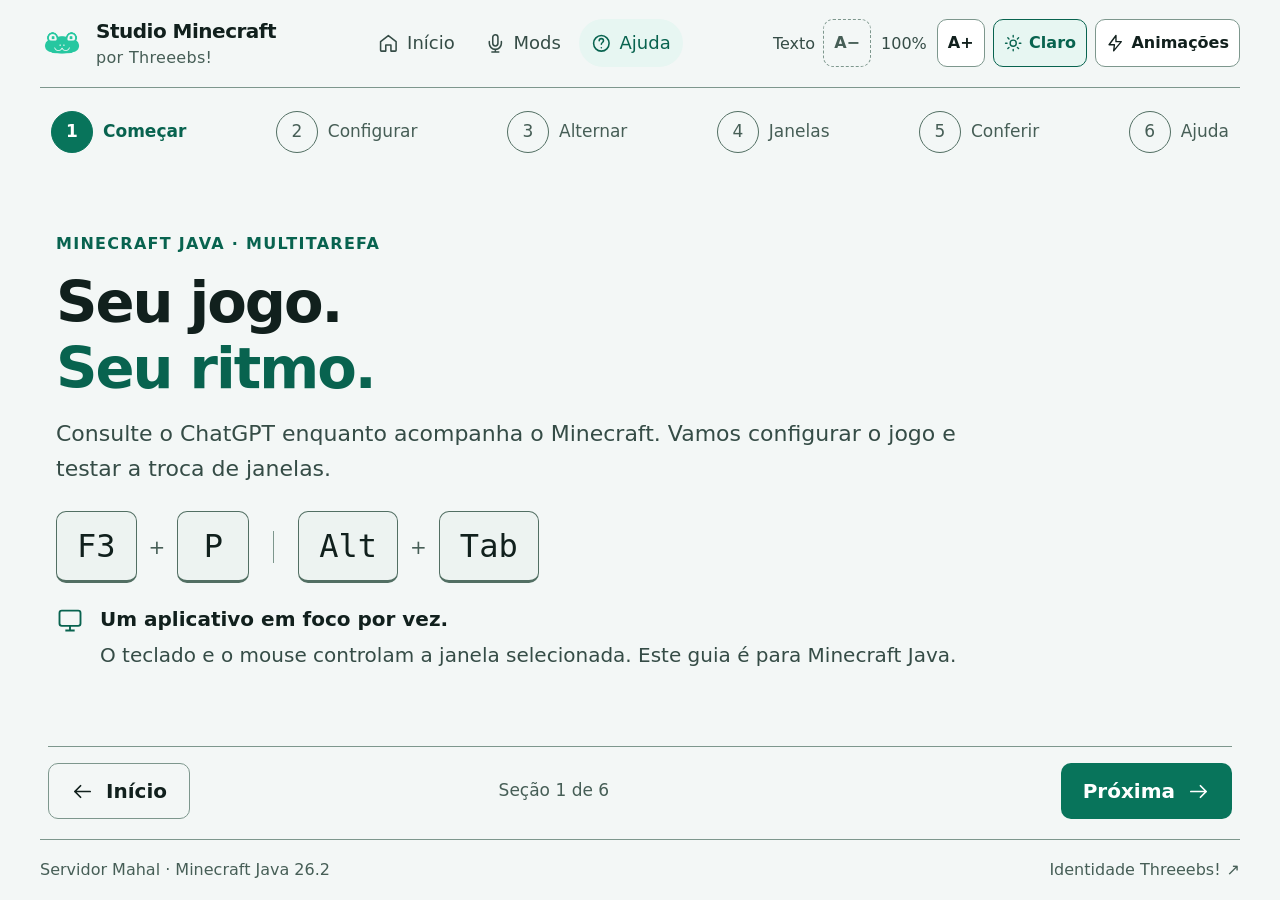
==== commit 13c382d2: "feat: leitura ampliada, temas e navegação acessível" ====
--- a/public/pages/ajuda/index.html
+++ b/public/pages/ajuda/index.html
@@ -7,23 +7,29 @@
   <meta name="description" content="Configure F3 + P no Minecraft Java e use jogo e ChatGPT lado a lado. Tutorial por etapas.">
   <title>Alt + Tab sem Game Menu | Studio Minecraft</title>
   <link rel="icon" href="../../assets/img/threeebs-symbol.png" type="image/png">
-  <link rel="stylesheet" href="../../assets/css/threeebs-tokens.css?v=2">
-  <link rel="stylesheet" href="../../assets/css/styles.css?v=2">
-  <script src="../../assets/js/app.js?v=2" defer></script>
+  <link rel="stylesheet" href="../../assets/css/threeebs-tokens.css?v=3">
+  <link rel="stylesheet" href="../../assets/css/styles.css?v=3">
+  <script src="../../assets/js/preferences.js?v=3"></script>
+  <script src="../../assets/js/app.js?v=3" defer></script>
 </head>
 <body>
   <a class="skip-link" href="#conteudo">Ir para o conteúdo</a>
   <header class="site-header">
     <a class="brand" href="../../"><img src="../../assets/img/threeebs-symbol.png" alt="" width="32" height="32"><span>Studio Minecraft<small>por Threeebs!</small></span></a>
     <nav class="nav" aria-label="Navegação principal">
-      <a href="../../">Início</a>
-      <a href="../../pages/mods/">Mods</a>
-      <a href="../../pages/ajuda/" aria-current="page">Ajuda</a>
+      <a href="../../"><svg class="icon" viewBox="0 0 24 24" fill="none" stroke="currentColor" stroke-width="1.8" stroke-linecap="round" stroke-linejoin="round" aria-hidden="true"><path d="m3 10 9-7 9 7v10a1 1 0 0 1-1 1h-5v-7H9v7H4a1 1 0 0 1-1-1Z"/></svg><span>Início</span></a>
+      <a href="../../pages/mods/"><svg class="icon" viewBox="0 0 24 24" fill="none" stroke="currentColor" stroke-width="1.8" stroke-linecap="round" stroke-linejoin="round" aria-hidden="true"><rect x="9" y="2" width="6" height="13" rx="3"/><path d="M5 10v2a7 7 0 0 0 14 0v-2M12 19v3M8 22h8"/></svg><span>Mods</span></a>
+      <a href="../../pages/ajuda/" aria-current="page"><svg class="icon" viewBox="0 0 24 24" fill="none" stroke="currentColor" stroke-width="1.8" stroke-linecap="round" stroke-linejoin="round" aria-hidden="true"><circle cx="12" cy="12" r="9"/><path d="M9.5 9a2.5 2.5 0 0 1 5 0c0 2-2.5 2-2.5 4M12 17h.01"/></svg><span>Ajuda</span></a>
     </nav>
+    <div class="preferences" role="group" aria-label="Preferências de leitura" hidden data-preferences>
+      <div class="text-size-controls" role="group" aria-label="Tamanho do texto"><span class="preference-label">Texto</span><button class="preference-button" type="button" data-text-smaller aria-label="Diminuir tamanho do texto">A−</button><output data-text-size aria-live="polite" aria-label="Tamanho atual do texto">100%</output><button class="preference-button" type="button" data-text-larger aria-label="Aumentar tamanho do texto">A+</button></div>
+      <button class="preference-button" type="button" data-theme-toggle aria-label="Ativar modo claro" aria-pressed="false"><svg class="icon" viewBox="0 0 24 24" fill="none" stroke="currentColor" stroke-width="1.8" stroke-linecap="round" stroke-linejoin="round" aria-hidden="true"><circle cx="12" cy="12" r="4"/><path d="M12 2v2M12 20v2M2 12h2M20 12h2M5 5l1.5 1.5M17.5 17.5 19 19M5 19l1.5-1.5M17.5 6.5 19 5"/></svg><span data-theme-label>Escuro</span></button>
+      <button class="preference-button" type="button" data-motion-toggle aria-pressed="false"><svg class="icon" viewBox="0 0 24 24" fill="none" stroke="currentColor" stroke-width="1.8" stroke-linecap="round" stroke-linejoin="round" aria-hidden="true"><path d="m13 2-9 12h7l-1 8 10-12h-7Z"/></svg><span data-motion-label>Animações</span></button>
+    </div>
   </header>
   <main class="journey" id="conteudo" tabindex="-1" data-journey>
-    <nav class="step-nav" aria-label="Seções desta página"><ol><li><a href="#inicio" data-step-link><span class="step-number">1</span><span class="step-name">Começar</span></a></li><li><a href="#passos" data-step-link><span class="step-number">2</span><span class="step-name">Configurar</span></a></li><li><a href="#trocar" data-step-link><span class="step-number">3</span><span class="step-name">Alternar</span></a></li><li><a href="#janelas" data-step-link><span class="step-number">4</span><span class="step-name">Janelas</span></a></li><li><a href="#checklist" data-step-link><span class="step-number">5</span><span class="step-name">Conferir</span></a></li><li><a href="#problemas" data-step-link><span class="step-number">6</span><span class="step-name">Ajuda</span></a></li></ol></nav>
-    <div class="panels"><section class="panel" id="inicio" aria-labelledby="inicio-title"><div class="panel-heading"><p class="eyebrow">Minecraft Java · Multitarefa</p><h1 id="inicio-title" tabindex="-1">Seu jogo.<br><span>Seu ritmo.</span></h1><p class="intro">Consulte o ChatGPT enquanto acompanha o Minecraft. Vamos configurar o jogo e testar a troca de janelas.</p></div>
+    <nav class="step-nav" aria-label="Seções desta página"><ol><li><a href="#inicio" data-step-link aria-label="Seção 1: Começar"><span class="step-number">1</span><span class="step-name">Começar</span></a></li><li><a href="#passos" data-step-link aria-label="Seção 2: Configurar"><span class="step-number">2</span><span class="step-name">Configurar</span></a></li><li><a href="#trocar" data-step-link aria-label="Seção 3: Alternar"><span class="step-number">3</span><span class="step-name">Alternar</span></a></li><li><a href="#janelas" data-step-link aria-label="Seção 4: Janelas"><span class="step-number">4</span><span class="step-name">Janelas</span></a></li><li><a href="#checklist" data-step-link aria-label="Seção 5: Conferir"><span class="step-number">5</span><span class="step-name">Conferir</span></a></li><li><a href="#problemas" data-step-link aria-label="Seção 6: Ajuda"><span class="step-number">6</span><span class="step-name">Ajuda</span></a></li></ol></nav>
+    <div class="panels" tabindex="0" role="region" aria-label="Conteúdo da seção"><section class="panel" id="inicio" aria-labelledby="inicio-title"><div class="panel-heading"><p class="eyebrow">Minecraft Java · Multitarefa</p><h1 id="inicio-title" tabindex="-1">Seu jogo.<br><span>Seu ritmo.</span></h1><p class="intro">Consulte o ChatGPT enquanto acompanha o Minecraft. Vamos configurar o jogo e testar a troca de janelas.</p></div>
 <div class="shortcut"><kbd>F3</kbd><span>+</span><kbd>P</kbd><span class="shortcut-divider" aria-hidden="true"></span><kbd>Alt</kbd><span>+</span><kbd>Tab</kbd></div>
 <div class="note"><span class="note-icon"><svg viewBox="0 0 24 24" fill="none" stroke="currentColor" stroke-width="1.6" aria-hidden="true"><rect x="3" y="4" width="18" height="13" rx="2"/><path d="M8 21h8M12 17v4"/></svg></span><div><strong>Um aplicativo em foco por vez.</strong><p>O teclado e o mouse controlam a janela selecionada. Este guia é para Minecraft Java.</p></div></div></section>
 <section class="panel" id="passos" aria-labelledby="passos-title"><div class="panel-heading"><p class="eyebrow">01 · Pausa ao perder foco</p><h1 id="passos-title" tabindex="-1">Troque de janela.<br><span>Sem abrir o menu.</span></h1><p class="intro">Entre no mundo e, com o jogo em foco, segure F3 e pressione P.</p></div>
@@ -38,9 +44,9 @@
 <section class="panel" id="problemas" aria-labelledby="problemas-title"><div class="panel-heading"><p class="eyebrow">05 · Se precisar de ajuda</p><h1 id="problemas-title" tabindex="-1">Ajustes pequenos.<br><span>Jogo tranquilo.</span></h1><p class="intro">Abra a dúvida que combina com o seu teste.</p></div>
 <div class="faq"><details><summary>O Game Menu continua aparecendo</summary><p>Confira se <kbd>F3</kbd> + <kbd>P</kbd> mostra <code>disabled</code>. Feche o menu com <kbd>Esc</kbd> antes de alternar.</p></details><details><summary>F3 + P não funciona no notebook</summary><p>Tente <kbd>Fn</kbd> + <kbd>F3</kbd> + <kbd>P</kbd>. As teclas de função podem estar configuradas para brilho ou volume.</p></details><details><summary>O jogo minimiza ao trocar de janela</summary><p>Use o modo janela. Desativar a pausa não altera o comportamento da tela cheia exclusiva.</p></details><details><summary>Posso andar enquanto digito no ChatGPT?</summary><p>Esse atalho não mantém o controle do personagem sem foco. O teclado controla o aplicativo selecionado.</p></details><details><summary>Funciona no Minecraft Bedrock?</summary><p>Este guia usa atalhos do Minecraft Java. No Bedrock, as configurações são diferentes.</p></details></div></section></div>
     <nav class="journey-controls" aria-label="Navegação entre seções">
-      <a class="button secondary" href="../../" data-previous>← Início</a>
+      <a class="button secondary" href="../../" data-previous><svg class="icon" viewBox="0 0 24 24" fill="none" stroke="currentColor" stroke-width="1.8" stroke-linecap="round" stroke-linejoin="round" aria-hidden="true"><path d="M20 12H4m6-6-6 6 6 6"/></svg><span>Início</span></a>
       <p class="step-counter" data-step-counter>Uma seção por vez</p>
-      <a class="button primary" href="#passos" data-next data-end-href="../../#conectar" data-end-label="Conectar ao servidor">Próxima seção <span aria-hidden="true">→</span></a>
+      <a class="button primary" href="#passos" data-next data-end-href="../../#conectar" data-end-label="Conectar"><span>Próxima</span><svg class="icon" viewBox="0 0 24 24" fill="none" stroke="currentColor" stroke-width="1.8" stroke-linecap="round" stroke-linejoin="round" aria-hidden="true"><path d="M4 12h16m-6-6 6 6-6 6"/></svg></a>
     </nav>
     <p class="sr-only" role="status" aria-live="polite" data-step-status></p>
     <noscript><p class="quiet-note">Use os números no topo para ir até cada seção.</p></noscript>
--- a/public/assets/css/styles.css
+++ b/public/assets/css/styles.css
@@ -1,183 +1,239 @@
-/* Studio Minecraft — Threeebs tokens are vendored in threeebs-tokens.css. */
+/* Studio Minecraft — local Threeebs palette with high-contrast reading colors. */
 *,:before,:after{box-sizing:border-box}
-html{background:var(--3eb-bg-canvas);color-scheme:dark}
-body{margin:0;color:var(--3eb-text-primary);font:400 1rem/1.6 var(--3eb-font-body);text-rendering:optimizeLegibility}
+:root{--reading-base:clamp(20px,1.25vw,24px);--reading-scale:1;--accent-text:#82f5d9;--3eb-text-muted:#a9bdb7;--3eb-border-subtle:#536960;--3eb-border-strong:#79978c}
+:root[data-theme="light"]{--accent-text:#08634f;--3eb-text-muted:#465e56;--3eb-action-primary:#08745b;--3eb-action-primary-hover:#055b47;--3eb-border-subtle:#7d978d;--3eb-border-strong:#526f63}
+:root[data-text-size="125"]{--reading-scale:1.25}
+:root[data-text-size="150"]{--reading-scale:1.5}
+html{background:var(--3eb-bg-canvas);font-size:calc(var(--reading-base) * var(--reading-scale));color-scheme:dark}
+html[data-theme="light"]{color-scheme:light}
+body{margin:0;color:var(--3eb-text-primary);font:400 1rem/1.6 var(--3eb-font-body);text-rendering:optimizeLegibility;overflow-wrap:anywhere}
+body:has(.journey-enhanced){height:100svh;display:grid;grid-template-rows:auto minmax(0,1fr) auto}
 a{color:inherit;text-decoration:none}
 button,input{font:inherit}
-button,a{-webkit-tap-highlight-color:transparent}
-button{cursor:pointer}
+button,a{-webkit-tap-highlight-color:transparent;touch-action:manipulation}
+button{cursor:pointer;border:0}
 img,svg{display:block;max-width:100%}
-button{border:0}
 h1,h2,p{margin:0}
-h1,h2{font-family:var(--3eb-font-display);letter-spacing:-.045em;line-height:1.1}
+h1,h2{font-family:var(--3eb-font-display);letter-spacing:-.035em;line-height:1.15;overflow-wrap:anywhere}
+h1{font-size:clamp(2rem,calc(4.5vw * var(--reading-scale)),3.6rem);font-weight:650;margin-bottom:.7rem}
+h1 span{color:var(--accent-text)}
+h2{font-size:1.3rem;font-weight:650}
 code,kbd{font-family:var(--3eb-font-code)}
-code{overflow-wrap:anywhere;color:var(--3eb-mint-300)}
-:focus-visible{outline:3px solid var(--3eb-mint-300);outline-offset:5px}
-::selection{background:var(--3eb-mint-500);color:var(--3eb-ink-950)}
+code{overflow-wrap:anywhere;color:var(--accent-text)}
+:focus-visible{outline:3px solid var(--accent-text);outline-offset:4px}
+h1:focus-visible{outline-offset:6px}
+::selection{background:var(--3eb-action-primary);color:var(--3eb-action-on-primary)}
 [hidden]{display:none!important}
-.site-header,.site-footer{width:min(1120px,calc(100% - 64px));margin:auto;display:flex;align-items:center;justify-content:space-between;gap:24px}
-.site-header{height:88px;border-bottom:1px solid var(--3eb-border-subtle)}
-.brand{display:flex;align-items:center;gap:12px;font-weight:700;font-size:.95rem;line-height:1.3;letter-spacing:-.025em}
-.brand img{width:34px;height:34px;object-fit:contain}
-.brand small{display:block;color:var(--3eb-text-muted);font-size:.68rem;font-weight:400;letter-spacing:.03em;margin-top:3px}
-.nav{display:flex;gap:8px;font-size:.85rem;color:var(--3eb-text-secondary)}
-.nav a{padding:7px 14px;border-radius:var(--3eb-radius-pill)}
-.nav a[aria-current],.nav a:hover{color:var(--3eb-mint-300);background:var(--3eb-bg-subtle)}
-.journey{width:min(960px,calc(100% - 64px));margin:auto;padding:28px 0 24px;min-height:calc(100svh - 142px);display:grid;grid-template-rows:auto 1fr auto;gap:28px}
+.icon{width:1.15em;height:1.15em;flex:none}
+.site-header,.site-footer{width:min(1600px,calc(100% - 80px));margin:auto;display:flex;align-items:center;justify-content:space-between;gap:20px}
+.site-header{padding:18px 0;border-bottom:1px solid var(--3eb-border-subtle);flex-wrap:wrap}
+.brand{display:flex;align-items:center;gap:12px;max-width:100%;min-width:0;font-weight:700;font-size:1rem;line-height:1.3;letter-spacing:-.025em}
+.brand>span{min-width:0;overflow-wrap:anywhere}
+.brand img{width:44px;height:44px;object-fit:contain}
+.brand small{display:block;color:var(--3eb-text-muted);font-size:.8rem;font-weight:400;letter-spacing:.02em;margin-top:4px}
+.nav{display:flex;gap:6px;font-size:.9rem;color:var(--3eb-text-secondary)}
+.nav a{display:flex;align-items:center;justify-content:center;gap:8px;min-height:48px;padding:8px 12px;border-radius:var(--3eb-radius-pill)}
+.nav a[aria-current],.nav a:hover{color:var(--accent-text);background:var(--3eb-bg-subtle)}
+.preferences,.text-size-controls{display:flex;align-items:center;gap:8px;flex-wrap:wrap}
+.preferences{font-size:.8rem}
+.preference-label{color:var(--3eb-text-secondary)}
+.preference-button{display:flex;align-items:center;justify-content:center;gap:7px;min-width:48px;min-height:48px;padding:8px 10px;color:var(--3eb-text-primary);background:var(--3eb-bg-surface);border:1px solid var(--3eb-border-subtle);border-radius:var(--3eb-radius-sm);font-size:inherit;font-weight:650;line-height:1.3}
+.preference-button:hover{border-color:var(--accent-text);background:var(--3eb-bg-subtle)}
+.preference-button[aria-pressed="true"]{border-color:var(--accent-text);color:var(--accent-text);background:var(--3eb-bg-subtle)}
+.preference-button:disabled{cursor:default;background:var(--3eb-bg-canvas);color:var(--3eb-text-muted);border-style:dashed}
+[data-text-size]{font-variant-numeric:tabular-nums}
+output[data-text-size]{min-width:3.1em;text-align:center;color:var(--3eb-text-secondary)}
+.journey{width:min(1440px,calc(100% - 96px));min-width:0;margin:auto;padding:20px 0;display:grid;grid-template-rows:auto 1fr auto;gap:18px;min-height:calc(100svh - 160px)}
+.journey-enhanced{width:min(1440px,calc(100% - 96px));height:100%;min-height:0;grid-template-rows:auto minmax(0,1fr) auto}
 .step-nav ol{list-style:none;display:flex;align-items:center;justify-content:space-between;gap:12px;margin:0;padding:0}
-.step-nav li{flex:1}
-.step-nav a{display:flex;gap:9px;align-items:center;color:var(--3eb-text-muted);font-size:.72rem;white-space:nowrap;padding:4px 0}
-.step-number{display:grid;place-items:center;border:1px solid var(--3eb-border-subtle);border-radius:50%;width:25px;height:25px;font-size:.65rem;flex:none}
-.step-nav a[aria-current]{color:var(--3eb-mint-300)}
-.step-nav a[aria-current] .step-number{background:var(--3eb-mint-500);color:var(--3eb-ink-950);border-color:transparent;font-weight:800}
+.step-nav li{min-width:0}
+.step-nav a{display:flex;gap:10px;align-items:center;color:var(--3eb-text-muted);font-size:.85rem;line-height:1.4;min-height:48px;padding:3px;position:relative}
+.step-number{display:grid;place-items:center;border:1px solid var(--3eb-border-strong);border-radius:50%;width:42px;height:42px;font-size:.85rem;flex:none}
+.step-nav a[aria-current]{color:var(--accent-text);font-weight:650}
+.step-nav a[aria-current] .step-number{background:var(--3eb-action-primary);color:var(--3eb-action-on-primary);border-color:var(--3eb-action-primary)}
 .step-nav a:hover{color:var(--3eb-text-primary)}
-.panels{display:grid;align-content:safe center}
-.journey-enhanced{height:calc(100svh - 142px);min-height:0;grid-template-rows:auto minmax(0,1fr) auto}
-.journey-enhanced .panels{min-height:0;overflow-y:auto;overscroll-behavior:contain;scrollbar-width:thin;scrollbar-color:var(--3eb-border-strong) transparent}
-.panel{padding:22px 0}
+.panels{display:grid;min-width:0;align-content:safe center}
+.journey-enhanced .panels{min-height:0;overflow-y:auto;overflow-x:hidden;overscroll-behavior:contain;scrollbar-width:thin;scrollbar-color:var(--3eb-border-strong) transparent;padding:8px;scroll-padding:12px}
+.panel{padding:20px 0;min-width:0}
 .panel+.panel{border-top:1px solid var(--3eb-border-subtle);margin-top:32px}
 .journey-enhanced .panel{border:0;margin:0}
-.panel-heading{margin-bottom:28px;max-width:740px}
-.eyebrow,.field-label{display:block;font-size:.65rem;font-weight:600;letter-spacing:.13em;color:var(--3eb-text-muted);text-transform:uppercase}
-.eyebrow{color:var(--3eb-mint-300);margin-bottom:14px}
-h1{font-size:clamp(2.25rem,5vw,3.5rem);font-weight:600;margin-bottom:18px}
-h1 span{color:var(--3eb-mint-300)}
-.intro{color:var(--3eb-text-secondary);max-width:600px;font-size:1rem;line-height:1.65}
-h2{font-size:1.35rem;font-weight:600}
+.panel-heading{margin-bottom:1.2rem;max-width:1100px}
+.eyebrow,.field-label{display:block;font-size:.8rem;font-weight:650;letter-spacing:.08em;color:var(--3eb-text-muted);text-transform:uppercase}
+.eyebrow{color:var(--accent-text);margin-bottom:.65rem;display:flex;align-items:center;gap:10px}
+.intro{color:var(--3eb-text-secondary);max-width:900px;font-size:1.1rem;line-height:1.6}
 .tags{display:flex;gap:10px;flex-wrap:wrap}
-.tags span{border:1px solid var(--3eb-border-subtle);border-radius:var(--3eb-radius-pill);padding:5px 11px;font-size:.7rem;color:var(--3eb-text-secondary)}
-.panel:has(.world-preview){display:grid;grid-template-columns:1.2fr .8fr;column-gap:48px;align-items:center}
+.tags span{border:1px solid var(--3eb-border-subtle);border-radius:var(--3eb-radius-pill);padding:6px 14px;font-size:.85rem;color:var(--3eb-text-secondary)}
+.panel:has(.world-preview){display:grid;grid-template-columns:minmax(0,1.5fr) minmax(0,.7fr);column-gap:40px;align-items:center}
 .panel:has(.world-preview) .panel-heading{grid-column:1;grid-row:1}
 .panel:has(.world-preview) .tags{grid-column:1;grid-row:2}
-.world-preview{position:relative;grid-column:2;grid-row:1/span 2;height:290px;background:radial-gradient(ellipse at 50% 50%,rgb(52 175 144 / 12%),transparent 65%);display:flex;align-items:center;justify-content:center}
+.world-preview{position:relative;grid-column:2;grid-row:1/span 2;height:320px;background:radial-gradient(ellipse at 50% 50%,rgb(52 175 144 / 12%),transparent 65%);display:flex;align-items:center;justify-content:center}
 .voxel{position:absolute;width:90px;height:90px;background:var(--3eb-mint-500);transform:rotate(-30deg) skewX(30deg) scaleY(.86);box-shadow:-26px 26px 0 #139171,-52px 52px 0 #053d33;border:1px solid rgb(130 245 217 / 25%)}
-.voxel-one{top:62px;left:105px;z-index:3}
-.voxel-two{top:116px;left:48px;background:#139171;z-index:2}
-.voxel-three{top:124px;left:150px;background:#82f5d9;z-index:4}
-.world-caption{position:absolute;bottom:0;font-size:.58rem;letter-spacing:.19em;color:var(--3eb-text-muted)}
-.button{display:inline-flex;align-items:center;justify-content:center;gap:12px;min-height:44px;padding:10px 18px;border-radius:var(--3eb-radius-sm);font-size:.8rem;font-weight:650;line-height:1.4;text-align:center;transition:background var(--3eb-duration-fast),border-color var(--3eb-duration-fast)}
+.voxel-one{top:62px;left:calc(50% - 45px);z-index:3}
+.voxel-two{top:116px;left:calc(50% - 102px);background:#139171;z-index:2}
+.voxel-three{top:124px;left:calc(50% + 0px);background:#82f5d9;z-index:4}
+.world-caption{position:absolute;bottom:0;font-size:.8rem;text-align:center;color:var(--3eb-text-muted)}
+.button{display:inline-flex;align-items:center;justify-content:center;gap:12px;min-height:56px;padding:12px 22px;border-radius:var(--3eb-radius-sm);font-size:1rem;font-weight:650;line-height:1.4;text-align:center;overflow-wrap:anywhere}
 .primary{background:var(--3eb-action-primary);color:var(--3eb-action-on-primary)}
 .primary:hover{background:var(--3eb-action-primary-hover)}
-.secondary{background:transparent;border:1px solid var(--3eb-border-subtle);color:var(--3eb-text-secondary)}
+.secondary{background:transparent;border:1px solid var(--3eb-border-subtle);color:var(--3eb-text-primary)}
 .secondary:hover{background:var(--3eb-bg-subtle);border-color:var(--3eb-border-strong)}
-.journey-controls{display:grid;grid-template-columns:1fr auto 1fr;align-items:center;gap:20px;padding-top:20px;border-top:1px solid var(--3eb-border-subtle)}
+.journey-controls{display:grid;grid-template-columns:minmax(0,1fr) auto minmax(0,1.4fr);align-items:center;gap:20px;padding-top:16px;border-top:1px solid var(--3eb-border-subtle)}
 .journey-controls>a:first-child{justify-self:start}
 .journey-controls>a:last-child{justify-self:end}
-.step-counter{font-size:.7rem;color:var(--3eb-text-muted);white-space:nowrap}
-.address-card,.instruction-card,.feature-card,.guide-card,.result-card{border:1px solid var(--3eb-border-subtle);background:var(--3eb-bg-surface);border-radius:var(--3eb-radius-md);padding:24px}
-.address-card,.result-card{max-width:800px}
-.copy-row{display:flex;align-items:center;justify-content:space-between;gap:16px;margin-top:10px}
-.copy-row code{font-size:clamp(.85rem,2vw,1.15rem)}
+.step-counter{font-size:.85rem;color:var(--3eb-text-muted);white-space:nowrap}
+.address-card,.instruction-card,.feature-card,.guide-card,.result-card{border:1px solid var(--3eb-border-subtle);background:var(--3eb-bg-surface);border-radius:var(--3eb-radius-md);padding:1.2rem}
+.address-card,.result-card,.instruction-card{max-width:1100px}
+.copy-row{display:flex;align-items:center;justify-content:space-between;gap:20px;margin-top:12px;min-width:0}
+.copy-row code{font-size:1.15rem;min-width:0}
 .copy-row .button{flex-shrink:0}
-.note{display:flex;gap:16px;align-items:flex-start;margin-top:22px;max-width:760px;color:var(--3eb-text-secondary);font-size:.85rem}
-.note strong{font-weight:550;color:var(--3eb-text-primary)}
+.note{display:flex;gap:16px;align-items:flex-start;margin-top:1rem;max-width:1000px;color:var(--3eb-text-secondary);font-size:1rem}
+.note strong{font-weight:650;color:var(--3eb-text-primary)}
 .note p{margin-top:4px}
-.note-icon{color:var(--3eb-mint-500);width:24px;flex:none;padding-top:2px}
-.text-button{color:var(--3eb-mint-300);text-decoration:underline;text-underline-offset:4px;padding:2px 4px;background:none;font-size:.78rem;margin-left:10px}
-.feature-card{display:flex;align-items:center;gap:22px}
+.note-icon{color:var(--accent-text);width:28px;flex:none;padding-top:3px}
+.text-button{display:inline-flex;gap:7px;align-items:center;min-height:48px;color:var(--accent-text);text-decoration:underline;text-underline-offset:4px;padding:8px;background:none;font-size:.9rem;margin-left:10px}
+.feature-card{display:flex;align-items:center;gap:24px}
 .feature-card>div:nth-child(2){flex:1;min-width:0}
 .feature-card h2{margin:6px 0}
-.feature-card p{color:var(--3eb-text-secondary);font-size:.85rem}
-.feature-symbol{display:grid;place-items:center;flex:none;width:52px;height:52px;background:var(--3eb-bg-surface-raised);color:var(--3eb-mint-300);border-radius:var(--3eb-radius-sm);font-family:var(--3eb-font-code);font-size:1.5rem}
-.quiet-note{color:var(--3eb-text-muted);font-size:.85rem;max-width:720px;margin-top:18px;line-height:1.65}
-.guide-card{display:flex;align-items:center;gap:22px}
-.guide-card p{font-size:.82rem;color:var(--3eb-text-secondary);margin-top:5px}
-.guide-arrow{margin-left:auto;font-size:1.6rem;color:var(--3eb-mint-300)}
-.guide-card:hover{border-color:var(--3eb-border-strong)}
-.shortcut{display:flex;align-items:center;flex-wrap:wrap;gap:12px;margin:24px 0;color:var(--3eb-text-muted)}
-kbd{display:inline-block;color:var(--3eb-text-primary);border:1px solid var(--3eb-border-strong);border-bottom-width:3px;background:var(--3eb-bg-surface-raised);padding:1px 6px;border-radius:5px;font-size:.85em;line-height:1.5}
-.shortcut kbd{font-size:1.45rem;min-width:64px;text-align:center;padding:10px 20px;border-radius:10px}
-.shortcut.small{margin:0;gap:7px;flex:none}
-.shortcut.small kbd{font-size:1rem;min-width:40px;padding:7px 10px}
-.shortcut-divider{height:28px;width:1px;background:var(--3eb-border-subtle);margin:0 12px}
-.key-caption{font-size:.8rem;margin-left:6px}
-.instruction-card{max-width:800px}
+.feature-card p{color:var(--3eb-text-secondary);font-size:1rem}
+.feature-symbol{display:grid;place-items:center;flex:none;width:64px;height:64px;background:var(--3eb-bg-surface-raised);color:var(--accent-text);border-radius:var(--3eb-radius-sm);font-size:1.5rem}
+.quiet-note{color:var(--3eb-text-muted);font-size:1rem;max-width:1000px;margin-top:.85rem;line-height:1.65}
+.guide-card{display:flex;align-items:center;gap:24px}
+.guide-card p{font-size:1rem;color:var(--3eb-text-secondary);margin-top:6px}
+.guide-arrow{margin-left:auto;font-size:1.6rem;color:var(--accent-text)}
+.guide-card:hover{border-color:var(--accent-text);background:var(--3eb-bg-subtle)}
+.shortcut{display:flex;align-items:center;flex-wrap:wrap;gap:12px;margin:1rem 0;color:var(--3eb-text-muted)}
+kbd{display:inline-block;color:var(--3eb-text-primary);border:1px solid var(--3eb-border-strong);border-bottom-width:3px;background:var(--3eb-bg-surface-raised);padding:1px 6px;border-radius:5px;font-size:.9em;line-height:1.5}
+.shortcut kbd{font-size:1.6rem;min-width:72px;text-align:center;padding:10px 20px;border-radius:10px}
+.shortcut.small{margin:0;gap:8px;flex:none}
+.shortcut.small kbd{font-size:1.1rem;min-width:44px;padding:8px 10px}
+.shortcut-divider{height:32px;width:1px;background:var(--3eb-border-subtle);margin:0 12px}
+.key-caption{font-size:1rem;margin-left:6px}
 .instruction-card h2{margin-bottom:8px}
 .instruction-card .field-label{margin-bottom:12px}
-.instruction-card p{color:var(--3eb-text-secondary);font-size:.9rem;max-width:660px}
-.file-name{font-family:var(--3eb-font-code);font-size:1.15rem;letter-spacing:0;overflow-wrap:anywhere;color:var(--3eb-mint-300)}
-.download{margin-top:18px}
-.result-card code{display:block;margin-top:8px;font-size:clamp(.85rem,2vw,1.1rem)}
-.window-demo{display:grid;grid-template-columns:1fr 1fr;gap:12px;max-width:520px}
-.window-demo>div{height:150px;padding:14px 18px;background:var(--3eb-bg-surface);border:1px solid var(--3eb-border-strong);border-radius:var(--3eb-radius-sm);position:relative;overflow:hidden}
-.window-top{display:flex;gap:4px;margin-bottom:12px}
-.window-top i{width:4px;height:4px;border-radius:50%;background:var(--3eb-text-muted)}
-.window-demo strong{font-size:.7rem;font-weight:500;color:var(--3eb-text-secondary)}
-.mini-world{position:absolute;bottom:0;left:0;width:100%;height:62px;background:linear-gradient(90deg,#053d33 33%,#139171 33% 66%,#34af90 66%);clip-path:polygon(0 35%,33% 35%,33% 0,66% 0,66% 55%,100% 55%,100% 100%,0 100%)}
-.chat-line{display:block;width:85%;height:6px;background:var(--3eb-bg-surface-raised);border-radius:4px;margin-top:14px}
-.chat-line.short{width:55%;background:var(--3eb-mint-900)}
-.checklist{max-width:680px;border-top:1px solid var(--3eb-border-subtle)}
-.checklist label{display:flex;align-items:center;gap:13px;padding:14px 0;border-bottom:1px solid var(--3eb-border-subtle);font-size:.88rem;color:var(--3eb-text-secondary);cursor:pointer}
-.checklist input{width:18px;height:18px;accent-color:var(--3eb-mint-500);flex:none;margin:0}
-.checklist label:has(:checked){color:var(--3eb-mint-300)}
-.check-progress{margin-top:14px;color:var(--3eb-mint-300);font-size:.75rem;min-height:1.6em}
-.faq{max-width:800px;border-top:1px solid var(--3eb-border-subtle)}
-.faq.compact{margin-top:22px}
+.instruction-card p{color:var(--3eb-text-secondary);font-size:1rem;max-width:950px}
+.file-name{font-family:var(--3eb-font-code);font-size:1.15rem;letter-spacing:0;overflow-wrap:anywhere;color:var(--accent-text)}
+.download{margin-top:20px}
+.result-card code{display:block;margin-top:8px;font-size:1.15rem}
+.window-demo{display:grid;grid-template-columns:1fr 1fr;gap:16px;max-width:760px}
+.window-demo>div{height:180px;padding:18px 22px;background:var(--3eb-bg-surface);border:1px solid var(--3eb-border-strong);border-radius:var(--3eb-radius-sm);position:relative;overflow:hidden}
+.window-top{display:flex;gap:5px;margin-bottom:12px}
+.window-top i{width:6px;height:6px;border-radius:50%;background:var(--3eb-text-muted)}
+.window-demo strong{font-size:1rem;font-weight:550;color:var(--3eb-text-secondary)}
+.mini-world{position:absolute;bottom:0;left:0;width:100%;height:72px;background:linear-gradient(90deg,#053d33 33%,#139171 33% 66%,#34af90 66%);clip-path:polygon(0 35%,33% 35%,33% 0,66% 0,66% 55%,100% 55%,100% 100%,0 100%)}
+.chat-line{display:block;width:85%;height:8px;background:var(--3eb-border-subtle);border-radius:4px;margin-top:16px}
+.chat-line.short{width:55%;background:var(--3eb-action-primary)}
+.checklist{max-width:1000px;border-top:1px solid var(--3eb-border-subtle)}
+.checklist label{display:flex;align-items:center;gap:16px;padding:14px 4px;min-height:56px;border-bottom:1px solid var(--3eb-border-subtle);font-size:1.05rem;color:var(--3eb-text-secondary);cursor:pointer}
+.checklist input{width:26px;height:26px;accent-color:var(--3eb-action-primary);flex:none;margin:0}
+.checklist label:has(:checked){color:var(--accent-text)}
+.check-progress{margin-top:16px;color:var(--accent-text);font-size:1rem;min-height:1.6em}
+.faq{max-width:1100px;border-top:1px solid var(--3eb-border-subtle)}
+.faq.compact{margin-top:24px}
 .faq details{border-bottom:1px solid var(--3eb-border-subtle)}
-.faq summary{padding:13px 4px;font-size:.88rem;font-weight:500;cursor:pointer;color:var(--3eb-text-secondary)}
-.faq details[open] summary{color:var(--3eb-mint-300)}
-.faq p{font-size:.85rem;color:var(--3eb-text-muted);padding:0 4px 16px;max-width:680px}
-.site-footer{min-height:54px;font-size:.64rem;color:var(--3eb-text-muted);border-top:1px solid var(--3eb-border-subtle)}
-.site-footer a:hover{color:var(--3eb-mint-300)}
-.toast{position:fixed;left:50%;bottom:24px;transform:translateX(-50%);background:var(--3eb-mint-300);color:var(--3eb-ink-950);padding:10px 18px;border-radius:var(--3eb-radius-sm);font-size:.8rem;max-width:calc(100% - 32px);overflow-wrap:anywhere;opacity:0;pointer-events:none;transition:opacity var(--3eb-duration-fast);z-index:10}
+.faq summary{display:flex;align-items:center;gap:16px;list-style:none;padding:16px 4px;min-height:56px;font-size:1.05rem;font-weight:550;cursor:pointer;color:var(--3eb-text-secondary)}
+.faq summary::-webkit-details-marker{display:none}
+.faq summary:after{content:'+';margin-left:auto;flex:none;font-size:1.4rem;color:var(--accent-text)}
+.faq details[open] summary{color:var(--accent-text)}
+.faq details[open] summary:after{content:'−'}
+.faq p{font-size:1rem;color:var(--3eb-text-muted);padding:0 4px 18px;max-width:1000px}
+.site-footer{padding:10px 0;font-size:.8rem;color:var(--3eb-text-muted);border-top:1px solid var(--3eb-border-subtle)}
+.site-footer a{min-height:40px;display:flex;align-items:center;gap:6px}
+.site-footer a:hover{color:var(--accent-text)}
+.toast{position:fixed;left:50%;bottom:120px;transform:translateX(-50%);background:var(--3eb-action-primary);color:var(--3eb-action-on-primary);padding:14px 20px;border-radius:var(--3eb-radius-sm);font-size:1rem;max-width:calc(100% - 32px);overflow-wrap:anywhere;opacity:0;pointer-events:none;z-index:10;box-shadow:var(--3eb-shadow-sm)}
 .toast.show{opacity:1}
-.skip-link{position:fixed;left:16px;top:8px;z-index:20;background:var(--3eb-mint-300);color:var(--3eb-ink-950);padding:8px 16px;transform:translateY(-150%)}
+.skip-link{position:fixed;left:16px;top:8px;z-index:20;background:var(--3eb-action-primary);color:var(--3eb-action-on-primary);padding:8px 16px;transform:translateY(-150%)}
 .skip-link:focus{transform:translateY(0)}
 .sr-only{position:absolute;width:1px;height:1px;padding:0;margin:-1px;overflow:hidden;clip-path:inset(50%);white-space:nowrap;border:0}
-@media(max-width:760px){
- .site-header,.site-footer,.journey{width:calc(100% - 40px)}
- .site-header{height:76px;gap:12px}
- .brand{font-size:.82rem;gap:8px}.brand img{width:28px;height:28px}
- .nav{gap:0;font-size:.78rem}.nav a{padding:7px 10px}
- .journey{min-height:calc(100svh - 130px);padding:20px 0;gap:18px}
- .journey-enhanced{height:calc(100svh - 130px);min-height:0}
- .step-nav ol{gap:6px}.step-nav a{justify-content:center}.step-name{display:none}
- .panel{padding:14px 0}.panel-heading{margin-bottom:22px}
- h1{font-size:clamp(2.3rem,7vw,3.5rem)}
- .panel:has(.world-preview){column-gap:12px}.world-preview{height:220px;transform:scale(.8)}
- .feature-card{flex-wrap:wrap;padding:20px;gap:16px}.feature-card .button{width:100%}
- .guide-card{padding:20px;gap:16px}.guide-card h2{font-size:1.1rem}
- .journey-controls{gap:12px}.button{padding:10px 14px}
-}
-@media(max-width:520px){
+/* Animate only the entering section. Focus and navigation update immediately. */
+.panel-enter{animation:section-enter 240ms var(--3eb-ease-standard) both}
+@keyframes section-enter{from{opacity:0;transform:translateY(10px)}to{opacity:1;transform:translateY(0)}}
+.button,.preference-button,.nav a,.step-nav a,.guide-card{transition:background 160ms,border-color 160ms,color 160ms,transform 160ms}
+.button:active,.preference-button:active,.nav a:active,.step-nav a:active,.guide-card:active{transform:scale(.98)}
+.toast{transition:opacity 160ms}
+.faq details[open] p{animation:section-enter 180ms ease-out}
+@media(max-width:1200px){
+ .site-header{display:grid;grid-template-columns:1fr auto;gap:12px}
+ .preferences{grid-column:1/-1;justify-content:flex-end}
+ .journey{width:calc(100% - 80px)}
+ .step-nav a{font-size:.8rem;gap:6px}
+ .step-name{display:none}
+ .step-nav li{flex:1}.step-nav a{justify-content:center}
+}
+@media(orientation:portrait) and (min-width:761px){
+ :root{--reading-base:24px}
+ .journey{width:calc(100% - 96px);padding:32px 0;gap:24px}
+ .panel:has(.world-preview){display:block}
+ .world-preview{max-width:420px;margin:40px auto;height:340px}
+ h1{font-size:3.2rem}
+ .intro{font-size:1.2rem}
+ .copy-row,.feature-card{flex-wrap:wrap}
+}
+@media(max-width:960px){
+ .step-name{display:none}
+ .step-nav li{flex:1}
+ .step-nav a{justify-content:center}
+ .panel:has(.world-preview){display:block}
+ .world-preview{display:none}
+ .feature-card{flex-wrap:wrap}.feature-card .button{width:100%}
+ .copy-row{flex-wrap:wrap}.copy-row .button{flex-shrink:1}
+ .journey-controls{grid-template-columns:minmax(0,1fr) minmax(0,1fr);gap:10px}
+ .step-counter{grid-column:1/-1;grid-row:1;text-align:center}
+ .journey-controls .button{width:100%;padding:12px}
+ .journey-controls>a:last-child{grid-column:2}
+}
+@media(max-width:600px){
  .site-header,.site-footer,.journey{width:calc(100% - 32px)}
- .brand small{font-size:.6rem}.brand{font-size:.75rem}.brand img{width:25px;height:25px}
- .nav{font-size:.72rem}.nav a{padding:7px 8px}
- .panel:has(.world-preview){display:block}.world-preview{display:none}
- h1{font-size:2.1rem;margin-bottom:14px}.eyebrow{font-size:.6rem;margin-bottom:10px}
- .intro{font-size:.9rem}.panel-heading{margin-bottom:20px}
- .tags{margin-top:24px;gap:7px}
- .copy-row{flex-direction:column;align-items:stretch;gap:14px}.copy-row code{font-size:.9rem}
- .address-card,.instruction-card,.result-card{padding:18px}
- .guide-card{flex-wrap:wrap;gap:16px}.guide-card .shortcut{width:100%}.guide-card>div:nth-child(2){flex:1}
- .shortcut{gap:8px;margin:20px 0}.shortcut kbd{font-size:1.1rem;padding:8px 12px;min-width:45px}.shortcut-divider{margin:0 2px}
- .quiet-note,.note{font-size:.8rem}.note{gap:10px}.text-button{display:block;margin:6px 0 0;padding-left:0}
- .journey-controls{grid-template-columns:1fr 1fr;gap:10px;padding-top:16px}.step-counter{grid-column:1/-1;grid-row:1;font-size:.64rem;text-align:center}
- .journey-controls .button{width:100%;font-size:.75rem;padding:10px 8px}.journey-controls>a:last-child{grid-column:2}
- .site-footer{font-size:.58rem;gap:10px;min-height:54px}
- .site-footer a{white-space:nowrap}
- .checklist label{font-size:.8rem;padding:12px 0}
- .window-demo{gap:8px}.window-demo>div{height:130px;padding:12px}
- .faq summary{font-size:.81rem;padding:12px 2px}.faq p{font-size:.78rem}
-}
-@media(max-height:800px){
- .journey{padding-top:18px;padding-bottom:16px;gap:16px}
- .panel{padding:10px 0}.panel-heading{margin-bottom:18px}
- h1{font-size:clamp(2rem,3vw,2.75rem);margin-bottom:14px}
- .shortcut{margin:16px 0}.quiet-note{margin-top:14px}
- .journey-controls{padding-top:14px}
- .checklist label{padding:10px 0}
- .world-preview{height:235px;transform:scale(.8)}
-}
-@media(max-width:520px) and (max-height:800px){
- h1{font-size:1.9rem;line-height:1.1}.intro{font-size:.85rem;line-height:1.55}
- .panel-heading{margin-bottom:16px}.eyebrow{margin-bottom:8px}
- .address-card,.instruction-card,.result-card,.feature-card,.guide-card{padding:14px}
- .instruction-card h2,.feature-card h2,.guide-card h2{font-size:1.1rem}
- .instruction-card p,.feature-card p{font-size:.8rem}
- .note{margin-top:16px}.quiet-note{font-size:.76rem;line-height:1.55}
- .checklist label{padding:10px 0}.check-progress{margin-top:10px}
- .window-demo>div{height:100px}.mini-world{height:40px}
- .faq summary{padding:10px 2px}
-}
-@media(prefers-reduced-motion:reduce){*,:before,:after{transition:none!important;scroll-behavior:auto!important}}
+ .site-header{display:flex;gap:10px;padding:12px 0}
+ .brand{font-size:1rem}.brand img{width:36px;height:36px}
+ .nav{width:100%;justify-content:space-between;font-size:.9rem}
+ .nav a{flex:1;padding:8px;gap:6px}
+ .nav .icon{display:none}
+ .preferences{width:100%;justify-content:flex-start;gap:6px}
+ .text-size-controls{gap:5px}
+ .preference-label{position:absolute;width:1px;height:1px;overflow:hidden;clip-path:inset(50%)}
+ .preference-button{padding:4px;min-width:44px}
+ .preferences [data-theme-label],.preferences [data-motion-label]{position:absolute;width:1px;height:1px;overflow:hidden;clip-path:inset(50%);white-space:nowrap}
+ .journey{padding:12px 0;gap:12px}
+ .panel{padding:12px 0}
+ h1{font-size:2rem}
+ .intro{font-size:1.05rem}
+ .step-nav ol{gap:0}
+ .step-number{width:38px;height:38px}
+ .address-card,.instruction-card,.result-card,.feature-card,.guide-card{padding:1rem}
+ .copy-row{flex-direction:column;align-items:stretch}.copy-row code{font-size:1rem}
+ .guide-card{flex-wrap:wrap;gap:16px}.guide-card .shortcut{width:100%}.guide-card>div:nth-child(2){flex:1;min-width:0}
+ .shortcut kbd{font-size:1.25rem;padding:8px 12px;min-width:48px}
+ .shortcut-divider{margin:0 4px}
+ .text-button{margin:6px 0 0;padding-left:0}
+ .journey-controls{padding-top:12px}
+ .journey-controls .button{font-size:.9rem}
+ .journey-controls .icon{display:none}
+ .site-footer{font-size:.8rem;gap:8px;align-items:flex-start;flex-wrap:wrap}
+ .site-footer span{max-width:55%}
+ .site-footer>span{display:none}
+ .site-footer a{line-height:1.4;min-height:48px}
+ .window-demo>div{height:140px;padding:12px}
+ .feature-symbol{width:48px;height:48px}
+}
+@media(max-height:800px) and (min-width:961px){
+ .site-header{padding:12px 0}
+ .journey{padding:12px 0;gap:12px}
+ .panel{padding:8px 0}.panel-heading{margin-bottom:18px}
+}
+/* Browser zoom can leave too little vertical room for a fixed viewport. */
+@media(max-height:520px){
+ body:has(.journey-enhanced){height:auto;min-height:100svh;display:block}
+ .journey-enhanced{height:auto;min-height:70svh}
+ .journey-enhanced .panels{max-height:65svh;min-height:35svh}
+ .journey-controls{position:sticky;bottom:0;background:var(--3eb-bg-canvas);padding-bottom:12px;z-index:2}
+}
+@media(max-width:360px){
+ :root[data-text-size="150"] body:has(.journey-enhanced){height:auto;min-height:100svh;display:block}
+ :root[data-text-size="150"] .journey-enhanced{height:auto;min-height:70svh}
+ :root[data-text-size="150"] .journey-enhanced .panels{max-height:65svh;min-height:35svh}
+ :root[data-text-size="150"] .journey-controls{position:sticky;bottom:0;background:var(--3eb-bg-canvas);padding-bottom:12px;z-index:2}
+}
+@media(prefers-reduced-motion:reduce){*,:before,:after{animation:none!important;transition:none!important;scroll-behavior:auto!important}a:active,button:active{transform:none!important}}
+:root[data-motion="reduced"] *,:root[data-motion="reduced"] :before,:root[data-motion="reduced"] :after{animation:none!important;transition:none!important;scroll-behavior:auto!important}
+:root[data-motion="reduced"] a:active,:root[data-motion="reduced"] button:active{transform:none}
+@media(forced-colors:active){.button,.preference-button,.step-number,.checklist input{border:1px solid ButtonText}:focus-visible{outline-color:Highlight}}
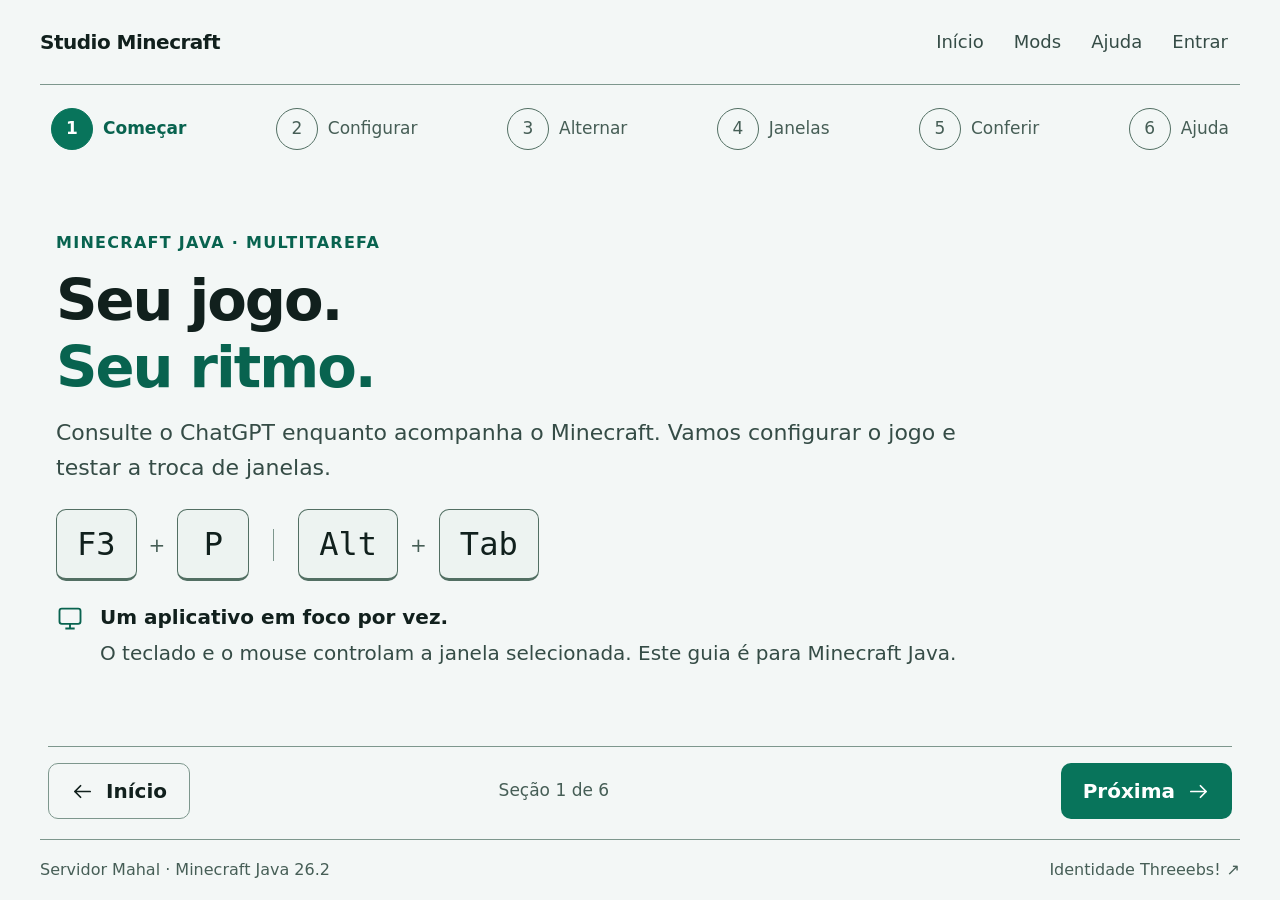
==== commit 91fc969d: "feat: usar cabecalho compartilhado na pagina ajuda" ====
--- a/public/pages/ajuda/index.html
+++ b/public/pages/ajuda/index.html
@@ -8,25 +8,14 @@
   <title>Alt + Tab sem Game Menu | Studio Minecraft</title>
   <link rel="icon" href="../../assets/img/threeebs-symbol.png" type="image/png">
   <link rel="stylesheet" href="../../assets/css/threeebs-tokens.css?v=3">
-  <link rel="stylesheet" href="../../assets/css/styles.css?v=3">
+  <link rel="stylesheet" href="../../assets/css/styles.css?v=5">
   <script src="../../assets/js/preferences.js?v=3"></script>
-  <script src="../../assets/js/app.js?v=3" defer></script>
+  <script src="../../assets/js/site-header.js?v=5" defer></script>
+  <script src="../../assets/js/app.js?v=5" defer></script>
 </head>
 <body>
   <a class="skip-link" href="#conteudo">Ir para o conteúdo</a>
-  <header class="site-header">
-    <a class="brand" href="../../"><img src="../../assets/img/threeebs-symbol.png" alt="" width="32" height="32"><span>Studio Minecraft<small>por Threeebs!</small></span></a>
-    <nav class="nav" aria-label="Navegação principal">
-      <a href="../../"><svg class="icon" viewBox="0 0 24 24" fill="none" stroke="currentColor" stroke-width="1.8" stroke-linecap="round" stroke-linejoin="round" aria-hidden="true"><path d="m3 10 9-7 9 7v10a1 1 0 0 1-1 1h-5v-7H9v7H4a1 1 0 0 1-1-1Z"/></svg><span>Início</span></a>
-      <a href="../../pages/mods/"><svg class="icon" viewBox="0 0 24 24" fill="none" stroke="currentColor" stroke-width="1.8" stroke-linecap="round" stroke-linejoin="round" aria-hidden="true"><rect x="9" y="2" width="6" height="13" rx="3"/><path d="M5 10v2a7 7 0 0 0 14 0v-2M12 19v3M8 22h8"/></svg><span>Mods</span></a>
-      <a href="../../pages/ajuda/" aria-current="page"><svg class="icon" viewBox="0 0 24 24" fill="none" stroke="currentColor" stroke-width="1.8" stroke-linecap="round" stroke-linejoin="round" aria-hidden="true"><circle cx="12" cy="12" r="9"/><path d="M9.5 9a2.5 2.5 0 0 1 5 0c0 2-2.5 2-2.5 4M12 17h.01"/></svg><span>Ajuda</span></a>
-    </nav>
-    <div class="preferences" role="group" aria-label="Preferências de leitura" hidden data-preferences>
-      <div class="text-size-controls" role="group" aria-label="Tamanho do texto"><span class="preference-label">Texto</span><button class="preference-button" type="button" data-text-smaller aria-label="Diminuir tamanho do texto">A−</button><output data-text-size aria-live="polite" aria-label="Tamanho atual do texto">100%</output><button class="preference-button" type="button" data-text-larger aria-label="Aumentar tamanho do texto">A+</button></div>
-      <button class="preference-button" type="button" data-theme-toggle aria-label="Ativar modo claro" aria-pressed="false"><svg class="icon" viewBox="0 0 24 24" fill="none" stroke="currentColor" stroke-width="1.8" stroke-linecap="round" stroke-linejoin="round" aria-hidden="true"><circle cx="12" cy="12" r="4"/><path d="M12 2v2M12 20v2M2 12h2M20 12h2M5 5l1.5 1.5M17.5 17.5 19 19M5 19l1.5-1.5M17.5 6.5 19 5"/></svg><span data-theme-label>Escuro</span></button>
-      <button class="preference-button" type="button" data-motion-toggle aria-pressed="false"><svg class="icon" viewBox="0 0 24 24" fill="none" stroke="currentColor" stroke-width="1.8" stroke-linecap="round" stroke-linejoin="round" aria-hidden="true"><path d="m13 2-9 12h7l-1 8 10-12h-7Z"/></svg><span data-motion-label>Animações</span></button>
-    </div>
-  </header>
+  <header class="site-header" data-site-header data-base="../../" data-page="ajuda"><a class="brand" href="../../">Studio Minecraft</a><nav class="nav" aria-label="Navegação principal"><a href="../../">Início</a><a href="../../pages/mods/">Mods</a><a href="../../pages/ajuda/">Ajuda</a><a href="../../login.php">Entrar</a></nav></header>
   <main class="journey" id="conteudo" tabindex="-1" data-journey>
     <nav class="step-nav" aria-label="Seções desta página"><ol><li><a href="#inicio" data-step-link aria-label="Seção 1: Começar"><span class="step-number">1</span><span class="step-name">Começar</span></a></li><li><a href="#passos" data-step-link aria-label="Seção 2: Configurar"><span class="step-number">2</span><span class="step-name">Configurar</span></a></li><li><a href="#trocar" data-step-link aria-label="Seção 3: Alternar"><span class="step-number">3</span><span class="step-name">Alternar</span></a></li><li><a href="#janelas" data-step-link aria-label="Seção 4: Janelas"><span class="step-number">4</span><span class="step-name">Janelas</span></a></li><li><a href="#checklist" data-step-link aria-label="Seção 5: Conferir"><span class="step-number">5</span><span class="step-name">Conferir</span></a></li><li><a href="#problemas" data-step-link aria-label="Seção 6: Ajuda"><span class="step-number">6</span><span class="step-name">Ajuda</span></a></li></ol></nav>
     <div class="panels" tabindex="0" role="region" aria-label="Conteúdo da seção"><section class="panel" id="inicio" aria-labelledby="inicio-title"><div class="panel-heading"><p class="eyebrow">Minecraft Java · Multitarefa</p><h1 id="inicio-title" tabindex="-1">Seu jogo.<br><span>Seu ritmo.</span></h1><p class="intro">Consulte o ChatGPT enquanto acompanha o Minecraft. Vamos configurar o jogo e testar a troca de janelas.</p></div>
--- a/public/assets/css/styles.css
+++ b/public/assets/css/styles.css
@@ -237,3 +237,19 @@
 :root[data-motion="reduced"] *,:root[data-motion="reduced"] :before,:root[data-motion="reduced"] :after{animation:none!important;transition:none!important;scroll-behavior:auto!important}
 :root[data-motion="reduced"] a:active,:root[data-motion="reduced"] button:active{transform:none}
 @media(forced-colors:active){.button,.preference-button,.step-number,.checklist input{border:1px solid ButtonText}:focus-visible{outline-color:Highlight}}
+
+/* Configurações agrupadas: mantém os controles originais e o estado persistido. */
+.settings-menu{position:relative;margin-left:auto;flex:none;z-index:30}
+.settings-trigger{gap:9px;white-space:nowrap}
+.settings-trigger[aria-expanded="true"]{border-color:var(--accent-text);color:var(--accent-text);background:var(--3eb-bg-subtle)}
+.settings-chevron{font-size:.85em;transition:transform 160ms}
+.settings-menu.is-open .settings-chevron{transform:rotate(180deg)}
+.settings-panel{position:absolute;right:0;top:calc(100% + 10px);width:min(360px,calc(100vw - 32px));padding:16px;display:flex;flex-direction:column;align-items:stretch;gap:12px;background:var(--3eb-bg-surface);color:var(--3eb-text-primary);border:1px solid var(--3eb-border-strong);border-radius:var(--3eb-radius-sm);box-shadow:var(--3eb-shadow-sm);z-index:40}
+.settings-panel .text-size-controls{justify-content:space-between;flex-wrap:nowrap}
+.settings-panel .preference-label{position:static;width:auto;height:auto;clip-path:none;white-space:normal;overflow:visible;margin-right:auto;font-size:.8rem}
+.settings-panel .preference-button{min-height:44px;min-width:44px}
+.settings-panel>[data-theme-toggle],.settings-panel>[data-motion-toggle]{justify-content:flex-start;width:100%;min-height:48px;padding:10px 14px}
+.settings-panel [data-theme-label],.settings-panel [data-motion-label]{position:static;width:auto;height:auto;clip-path:none;white-space:normal;overflow:visible}
+@media(max-width:1200px){.settings-menu{grid-column:2;grid-row:1;margin-left:0}.settings-panel{grid-column:auto}}
+@media(max-width:600px){.settings-menu{width:100%;margin-left:0}.settings-trigger{width:100%;justify-content:center}.settings-panel{right:0;left:auto;width:100%}.settings-panel .text-size-controls{justify-content:space-between}.settings-panel .preference-label{margin-right:6px}}
+@media(prefers-reduced-motion:reduce){.settings-chevron{transition:none}}
